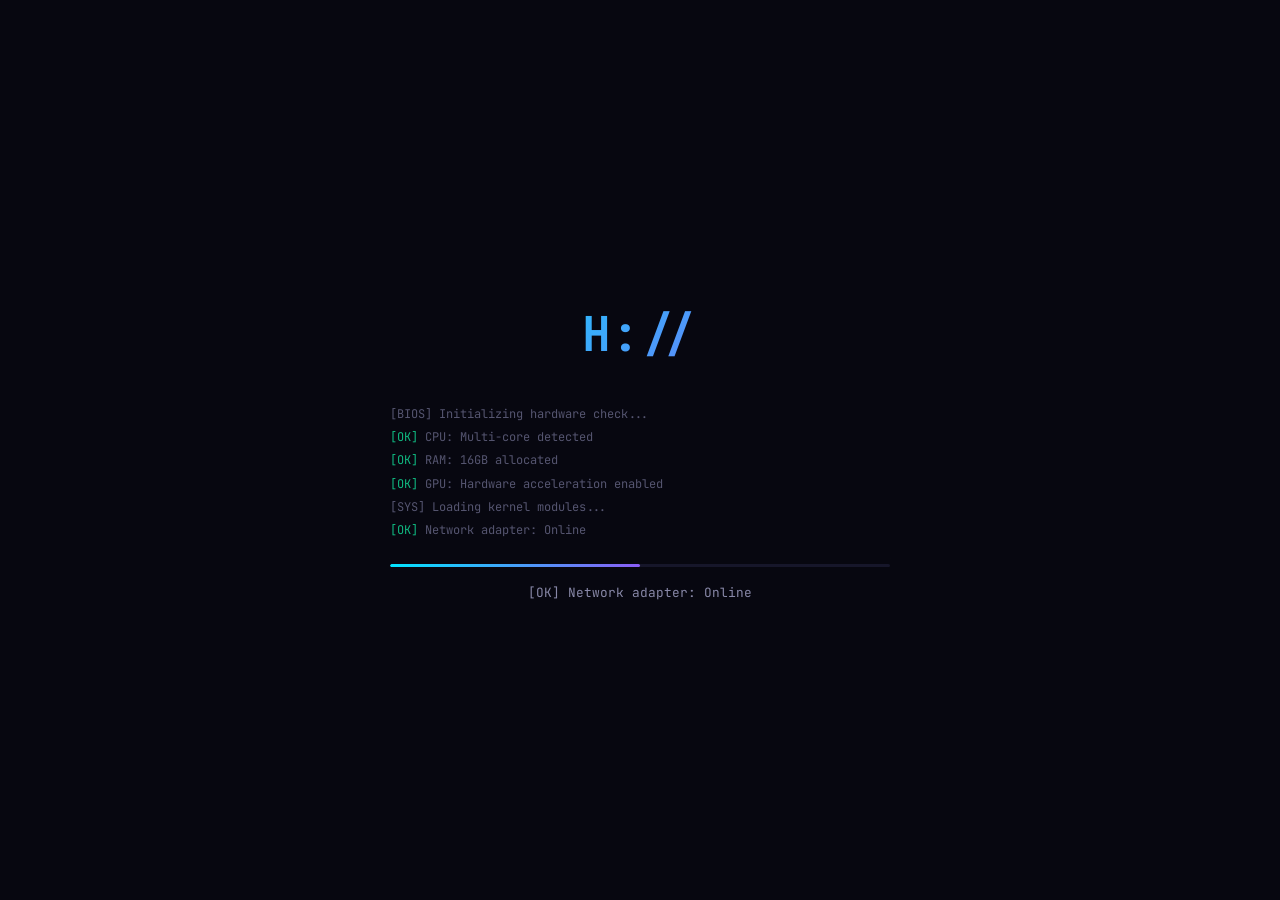
==== index.html @ 4b6cc17d "Initial portfolio upload" ====
<!DOCTYPE html>
<html lang="en">
<head>
    <meta charset="UTF-8">
    <meta name="viewport" content="width=device-width, initial-scale=1.0">
    <title>Hamza | Computer Engineering Portfolio</title>
    <meta name="description" content="Portfolio of Hamza — Computer Engineering student, systems thinker, and creative developer. Explore projects, skills, and experience.">
    <link rel="preconnect" href="https://fonts.googleapis.com">
    <link rel="preconnect" href="https://fonts.gstatic.com" crossorigin>
    <link href="https://fonts.googleapis.com/css2?family=Inter:wght@300;400;500;600;700&family=JetBrains+Mono:wght@300;400;500;700&display=swap" rel="stylesheet">
    <link rel="stylesheet" href="styles.css">
</head>
<body>

    <!-- ═══════════════ BOOT SEQUENCE ═══════════════ -->
    <div id="boot-screen" class="boot-screen">
        <div class="boot-content">
            <div class="boot-logo">H://</div>
            <div class="boot-lines" id="boot-lines"></div>
            <div class="boot-progress">
                <div class="boot-progress-bar" id="boot-progress-bar"></div>
            </div>
            <div class="boot-status" id="boot-status">Initializing system...</div>
        </div>
    </div>

    <!-- ═══════════════ MAIN SHELL ═══════════════ -->
    <div id="app-shell" class="app-shell hidden">

        <!-- ── Sidebar (File Explorer) ── -->
        <aside id="sidebar" class="sidebar">
            <div class="sidebar-header">
                <div class="sidebar-brand">
                    <span class="brand-icon">⬡</span>
                    <span class="brand-text">HAMZA.SYS</span>
                </div>
                <button class="sidebar-toggle" id="sidebar-toggle" aria-label="Toggle sidebar">
                    <span></span><span></span><span></span>
                </button>
            </div>

            <div class="sidebar-section">
                <div class="sidebar-section-title">EXPLORER</div>
                <nav class="sidebar-nav" id="sidebar-nav">
                    <a href="#home" class="nav-item active" data-section="home">
                        <span class="nav-icon">◇</span>
                        <span class="nav-label">home.tsx</span>
                        <span class="nav-dot"></span>
                    </a>
                    <a href="#about" class="nav-item" data-section="about">
                        <span class="nav-icon">◇</span>
                        <span class="nav-label">about.tsx</span>
                    </a>
                    <a href="#skills" class="nav-item" data-section="skills">
                        <span class="nav-icon">◇</span>
                        <span class="nav-label">skills.json</span>
                    </a>
                    <a href="#projects" class="nav-item" data-section="projects">
                        <span class="nav-icon">◇</span>
                        <span class="nav-label">projects.md</span>
                    </a>
                    <a href="#experience" class="nav-item" data-section="experience">
                        <span class="nav-icon">◇</span>
                        <span class="nav-label">experience.log</span>
                    </a>
                    <a href="#contact" class="nav-item" data-section="contact">
                        <span class="nav-icon">◇</span>
                        <span class="nav-label">contact.sh</span>
                    </a>
                </nav>
            </div>

            <div class="sidebar-footer">
                <div class="status-indicator">
                    <span class="status-dot"></span>
                    <span class="status-text">System Online</span>
                </div>
                <div class="sidebar-time" id="sidebar-time"></div>
            </div>
        </aside>

        <!-- ── Mobile Overlay ── -->
        <div class="sidebar-overlay" id="sidebar-overlay"></div>

        <!-- ── Main Content ── -->
        <main class="main-content" id="main-content">

            <!-- ─── Topbar ─── -->
            <div class="topbar">
                <div class="topbar-tabs">
                    <div class="topbar-tab active" data-section="home">home.tsx</div>
                </div>
                <div class="topbar-actions">
                    <div class="topbar-cmd-hint" id="cmd-hint">
                        <kbd>Ctrl</kbd><kbd>K</kbd>
                        <span>Navigate</span>
                    </div>
                    <div class="topbar-breadcrumb" id="topbar-breadcrumb">~/portfolio/home.tsx</div>
                </div>
            </div>

            <!-- ─── Grid Overlay ─── -->
            <div class="grid-overlay"></div>

            <!-- ─── Scrollable Content ─── -->
            <div class="content-scroll" id="content-scroll">

                <!-- ═══ HOME / HERO ═══ -->
                <section id="home" class="section section-home active-section">
                    <div class="hero-layout">
                        <div class="hero">
                            <div class="hero-badge">
                                <span class="badge-dot"></span>
                                Available for opportunities
                            </div>
                            <div class="hero-greeting">
                                <span class="line-number">01</span>
                                <span class="greeting-text">Hello, world. I'm</span>
                            </div>
                            <h1 class="hero-name">
                                <span class="name-line"><span class="line-number">02</span><span class="name-text" data-text="Hamza">Hamza</span></span>
                            </h1>
                            <div class="hero-title">
                                <span class="line-number">03</span>
                                <span class="title-prefix">const role = "</span><span class="typewriter" id="typewriter"></span><span class="title-suffix">";</span>
                            </div>
                            <p class="hero-description">
                                <span class="line-number">04</span>
                                <span class="desc-text">Computer Engineering student who builds intelligent systems —<br>
                                &nbsp;&nbsp;&nbsp;&nbsp;from embedded hardware to AI-powered applications.</span>
                            </p>
                            <div class="hero-actions">
                                <span class="line-number">05</span>
                                <a href="#projects" class="btn btn-primary" data-nav="projects">
                                    <span class="btn-icon">▶</span> View Projects
                                </a>
                                <a href="#contact" class="btn btn-ghost" data-nav="contact">
                                    <span class="btn-icon">◈</span> Get in Touch
                                </a>
                            </div>
                            <div class="hero-stats">
                                <div class="stat-item">
                                    <span class="stat-value" data-count="12">0</span>
                                    <span class="stat-label">Projects Built</span>
                                </div>
                                <div class="stat-item">
                                    <span class="stat-value" data-count="8">0</span>
                                    <span class="stat-label">Technologies</span>
                                </div>
                                <div class="stat-item">
                                    <span class="stat-value" data-count="3">0</span>
                                    <span class="stat-label">Years Coding</span>
                                </div>
                            </div>
                        </div>
                        <!-- Geometric Visualization -->
                        <div class="hero-visual" id="hero-visual">
                            <canvas id="geo-canvas" class="geo-canvas"></canvas>
                        </div>
                    </div>
                    <!-- Floating Particles -->
                    <canvas id="particles-canvas" class="particles-canvas"></canvas>
                </section>

                <!-- ═══ ABOUT ═══ -->
                <section id="about" class="section section-about">
                    <div class="section-header">
                        <span class="section-tag">// about.tsx</span>
                        <h2 class="section-title">About<span class="accent">Me</span>()</h2>
                        <div class="section-line"></div>
                    </div>
                    <div class="about-grid">
                        <div class="about-card about-bio">
                            <div class="card-header">
                                <span class="card-icon">⬡</span>
                                <span class="card-title">System.Identity</span>
                            </div>
                            <div class="card-body">
                                <p>I'm a final-year <strong>Computer Engineering</strong> student with a deep passion for building systems that bridge hardware and software. My work spans from designing <strong>AI-powered assistants</strong> to predicting natural disasters with <strong>machine learning pipelines</strong>.</p>
                                <p>I believe great engineering is invisible — it just <em>works</em>. My approach combines rigorous systems thinking with creative problem-solving, whether I'm optimizing a neural network or designing a user interface.</p>
                                <p>When I'm not coding, I'm exploring the intersection of technology and human experience — building tools that don't just function, but <strong>feel alive</strong>.</p>
                            </div>
                        </div>
                        <div class="about-card about-details">
                            <div class="card-header">
                                <span class="card-icon">◈</span>
                                <span class="card-title">System.Config</span>
                            </div>
                            <div class="card-body">
                                <div class="detail-row">
                                    <span class="detail-key">name:</span>
                                    <span class="detail-value">Hamza</span>
                                </div>
                                <div class="detail-row">
                                    <span class="detail-key">major:</span>
                                    <span class="detail-value">Computer Engineering</span>
                                </div>
                                <div class="detail-row">
                                    <span class="detail-key">focus:</span>
                                    <span class="detail-value">AI Systems & Full-Stack Dev</span>
                                </div>
                                <div class="detail-row">
                                    <span class="detail-key">languages:</span>
                                    <span class="detail-value">English, Arabic</span>
                                </div>
                                <div class="detail-row">
                                    <span class="detail-key">status:</span>
                                    <span class="detail-value status-active">Open to Work</span>
                                </div>
                                <div class="detail-row">
                                    <span class="detail-key">interests:</span>
                                    <span class="detail-value">AI, Embedded Systems, UX</span>
                                </div>
                            </div>
                        </div>
                    </div>
                </section>

                <!-- ═══ SKILLS ═══ -->
                <section id="skills" class="section section-skills">
                    <div class="section-header">
                        <span class="section-tag">// skills.json</span>
                        <h2 class="section-title">Tech<span class="accent">Stack</span>()</h2>
                        <div class="section-line"></div>
                    </div>
                    <div class="skills-container">
                        <!-- Skill Category: Languages -->
                        <div class="skill-category">
                            <div class="category-header">
                                <span class="category-icon">⟨/⟩</span>
                                <h3 class="category-title">Languages</h3>
                            </div>
                            <div class="skill-grid">
                                <div class="skill-node" data-level="92">
                                    <div class="skill-ring"><svg viewBox="0 0 100 100"><circle cx="50" cy="50" r="45"/><circle cx="50" cy="50" r="45" class="skill-ring-fill"/></svg></div>
                                    <span class="skill-name">Python</span>
                                    <span class="skill-level">92%</span>
                                </div>
                                <div class="skill-node" data-level="85">
                                    <div class="skill-ring"><svg viewBox="0 0 100 100"><circle cx="50" cy="50" r="45"/><circle cx="50" cy="50" r="45" class="skill-ring-fill"/></svg></div>
                                    <span class="skill-name">JavaScript</span>
                                    <span class="skill-level">85%</span>
                                </div>
                                <div class="skill-node" data-level="78">
                                    <div class="skill-ring"><svg viewBox="0 0 100 100"><circle cx="50" cy="50" r="45"/><circle cx="50" cy="50" r="45" class="skill-ring-fill"/></svg></div>
                                    <span class="skill-name">C/C++</span>
                                    <span class="skill-level">78%</span>
                                </div>
                                <div class="skill-node" data-level="70">
                                    <div class="skill-ring"><svg viewBox="0 0 100 100"><circle cx="50" cy="50" r="45"/><circle cx="50" cy="50" r="45" class="skill-ring-fill"/></svg></div>
                                    <span class="skill-name">SQL</span>
                                    <span class="skill-level">70%</span>
                                </div>
                            </div>
                        </div>
                        <!-- Skill Category: Frameworks -->
                        <div class="skill-category">
                            <div class="category-header">
                                <span class="category-icon">⚙</span>
                                <h3 class="category-title">Frameworks & Tools</h3>
                            </div>
                            <div class="skill-grid">
                                <div class="skill-node" data-level="88">
                                    <div class="skill-ring"><svg viewBox="0 0 100 100"><circle cx="50" cy="50" r="45"/><circle cx="50" cy="50" r="45" class="skill-ring-fill"/></svg></div>
                                    <span class="skill-name">TensorFlow</span>
                                    <span class="skill-level">88%</span>
                                </div>
                                <div class="skill-node" data-level="82">
                                    <div class="skill-ring"><svg viewBox="0 0 100 100"><circle cx="50" cy="50" r="45"/><circle cx="50" cy="50" r="45" class="skill-ring-fill"/></svg></div>
                                    <span class="skill-name">React</span>
                                    <span class="skill-level">82%</span>
                                </div>
                                <div class="skill-node" data-level="85">
                                    <div class="skill-ring"><svg viewBox="0 0 100 100"><circle cx="50" cy="50" r="45"/><circle cx="50" cy="50" r="45" class="skill-ring-fill"/></svg></div>
                                    <span class="skill-name">Node.js</span>
                                    <span class="skill-level">85%</span>
                                </div>
                                <div class="skill-node" data-level="75">
                                    <div class="skill-ring"><svg viewBox="0 0 100 100"><circle cx="50" cy="50" r="45"/><circle cx="50" cy="50" r="45" class="skill-ring-fill"/></svg></div>
                                    <span class="skill-name">Docker</span>
                                    <span class="skill-level">75%</span>
                                </div>
                            </div>
                        </div>
                        <!-- Skill Category: Domains -->
                        <div class="skill-category">
                            <div class="category-header">
                                <span class="category-icon">◈</span>
                                <h3 class="category-title">Domains</h3>
                            </div>
                            <div class="skill-grid">
                                <div class="skill-node" data-level="90">
                                    <div class="skill-ring"><svg viewBox="0 0 100 100"><circle cx="50" cy="50" r="45"/><circle cx="50" cy="50" r="45" class="skill-ring-fill"/></svg></div>
                                    <span class="skill-name">Machine Learning</span>
                                    <span class="skill-level">90%</span>
                                </div>
                                <div class="skill-node" data-level="80">
                                    <div class="skill-ring"><svg viewBox="0 0 100 100"><circle cx="50" cy="50" r="45"/><circle cx="50" cy="50" r="45" class="skill-ring-fill"/></svg></div>
                                    <span class="skill-name">Embedded Systems</span>
                                    <span class="skill-level">80%</span>
                                </div>
                                <div class="skill-node" data-level="85">
                                    <div class="skill-ring"><svg viewBox="0 0 100 100"><circle cx="50" cy="50" r="45"/><circle cx="50" cy="50" r="45" class="skill-ring-fill"/></svg></div>
                                    <span class="skill-name">Full-Stack Dev</span>
                                    <span class="skill-level">85%</span>
                                </div>
                                <div class="skill-node" data-level="72">
                                    <div class="skill-ring"><svg viewBox="0 0 100 100"><circle cx="50" cy="50" r="45"/><circle cx="50" cy="50" r="45" class="skill-ring-fill"/></svg></div>
                                    <span class="skill-name">Cloud & DevOps</span>
                                    <span class="skill-level">72%</span>
                                </div>
                            </div>
                        </div>
                    </div>
                </section>

                <!-- ═══ PROJECTS ═══ -->
                <section id="projects" class="section section-projects">
                    <div class="section-header">
                        <span class="section-tag">// projects.md</span>
                        <h2 class="section-title">Git<span class="accent">Log</span>()</h2>
                        <div class="section-line"></div>
                    </div>
                    <div class="projects-timeline">
                        <!-- Project 1: S.O.N.A -->
                        <div class="project-commit">
                            <div class="commit-line">
                                <div class="commit-dot"></div>
                            </div>
                            <div class="commit-content featured">
                                <div class="commit-header">
                                    <span class="commit-hash">#a3f7c21</span>
                                    <span class="commit-badge">★ Featured</span>
                                    <span class="commit-date">2026</span>
                                </div>
                                <h3 class="commit-title">S.O.N.A — AI Voice Assistant</h3>
                                <p class="commit-desc">A futuristic AI companion with real-time voice interaction, ElevenLabs TTS integration, and a custom web-based HUD dashboard with fluid audio visualizations. Features identity-based authentication, multi-model LLM backend, and LiveKit real-time communication.</p>
                                <div class="commit-tech">
                                    <span class="tech-tag">Python</span>
                                    <span class="tech-tag">LiveKit</span>
                                    <span class="tech-tag">ElevenLabs</span>
                                    <span class="tech-tag">WebSockets</span>
                                    <span class="tech-tag">HTML/CSS/JS</span>
                                </div>
                                <div class="commit-links">
                                    <a href="#" class="commit-link"><span>◈</span> View Project</a>
                                    <a href="#" class="commit-link"><span>⟨/⟩</span> Source Code</a>
                                </div>
                            </div>
                        </div>
                        <!-- Project 2: Forest Fire Prediction -->
                        <div class="project-commit">
                            <div class="commit-line">
                                <div class="commit-dot"></div>
                            </div>
                            <div class="commit-content featured">
                                <div class="commit-header">
                                    <span class="commit-hash">#e8b2d44</span>
                                    <span class="commit-badge">★ Featured</span>
                                    <span class="commit-date">2025</span>
                                </div>
                                <h3 class="commit-title">Forest Fire Prediction System</h3>
                                <p class="commit-desc">End-to-end ML pipeline for wildfire prediction using ensemble methods (Random Forest, XGBoost, Neural Networks). Features automated data preprocessing, model selection with cross-validation, real-time prediction API, and comprehensive Jupyter analysis notebooks.</p>
                                <div class="commit-tech">
                                    <span class="tech-tag">Python</span>
                                    <span class="tech-tag">TensorFlow</span>
                                    <span class="tech-tag">scikit-learn</span>
                                    <span class="tech-tag">Flask</span>
                                    <span class="tech-tag">Pandas</span>
                                </div>
                                <div class="commit-links">
                                    <a href="#" class="commit-link"><span>◈</span> View Project</a>
                                    <a href="#" class="commit-link"><span>⟨/⟩</span> Source Code</a>
                                </div>
                            </div>
                        </div>
                        <!-- Project 3: Interactive Universe -->
                        <div class="project-commit">
                            <div class="commit-line">
                                <div class="commit-dot"></div>
                            </div>
                            <div class="commit-content">
                                <div class="commit-header">
                                    <span class="commit-hash">#c4f1a89</span>
                                    <span class="commit-date">2025</span>
                                </div>
                                <h3 class="commit-title">Interactive Universe Visualization</h3>
                                <p class="commit-desc">A WebGL-powered 3D space visualization with procedurally generated star systems, orbital mechanics simulation, and real-time camera controls. Renders thousands of particles with instanced rendering for optimal performance.</p>
                                <div class="commit-tech">
                                    <span class="tech-tag">JavaScript</span>
                                    <span class="tech-tag">Three.js</span>
                                    <span class="tech-tag">WebGL</span>
                                    <span class="tech-tag">GLSL Shaders</span>
                                </div>
                                <div class="commit-links">
                                    <a href="#" class="commit-link"><span>◈</span> Live Demo</a>
                                    <a href="#" class="commit-link"><span>⟨/⟩</span> Source Code</a>
                                </div>
                            </div>
                        </div>
                        <!-- Project 4: Ding -->
                        <div class="project-commit">
                            <div class="commit-line">
                                <div class="commit-dot"></div>
                            </div>
                            <div class="commit-content">
                                <div class="commit-header">
                                    <span class="commit-hash">#f9d3e77</span>
                                    <span class="commit-date">2024</span>
                                </div>
                                <h3 class="commit-title">Ding — Smart Notification System</h3>
                                <p class="commit-desc">Cross-platform notification management system with priority queuing, smart categorization using NLP, and a minimal desktop widget. Reduces notification fatigue by 60% through intelligent filtering and batching algorithms.</p>
                                <div class="commit-tech">
                                    <span class="tech-tag">Python</span>
                                    <span class="tech-tag">Electron</span>
                                    <span class="tech-tag">NLP</span>
                                    <span class="tech-tag">SQLite</span>
                                </div>
                                <div class="commit-links">
                                    <a href="#" class="commit-link"><span>◈</span> View Project</a>
                                    <a href="#" class="commit-link"><span>⟨/⟩</span> Source Code</a>
                                </div>
                            </div>
                        </div>
                    </div>
                </section>

                <!-- ═══ EXPERIENCE ═══ -->
                <section id="experience" class="section section-experience">
                    <div class="section-header">
                        <span class="section-tag">// experience.log</span>
                        <h2 class="section-title">System<span class="accent">Log</span>()</h2>
                        <div class="section-line"></div>
                    </div>
                    <div class="experience-container">
                        <div class="exp-track">
                            <!-- Experience Entry -->
                            <div class="exp-entry">
                                <div class="exp-marker">
                                    <div class="exp-marker-dot"></div>
                                    <div class="exp-marker-line"></div>
                                </div>
                                <div class="exp-card">
                                    <div class="exp-card-header">
                                        <div class="exp-meta">
                                            <span class="exp-date">2023 — Present</span>
                                            <span class="exp-type edu">Education</span>
                                        </div>
                                        <h3 class="exp-title">B.Sc. Computer Engineering</h3>
                                        <p class="exp-org">University of Technology</p>
                                    </div>
                                    <div class="exp-card-body">
                                        <p>Specializing in AI systems and embedded computing. Coursework includes Digital Systems Design, Machine Learning, Computer Networks, and Operating Systems. Senior project: AI-powered forest fire prediction system.</p>
                                        <div class="exp-highlights">
                                            <span class="exp-highlight">GPA: 3.7/4.0</span>
                                            <span class="exp-highlight">Dean's List</span>
                                            <span class="exp-highlight">Research Assistant</span>
                                        </div>
                                    </div>
                                </div>
                            </div>
                            <!-- Experience Entry -->
                            <div class="exp-entry">
                                <div class="exp-marker">
                                    <div class="exp-marker-dot"></div>
                                    <div class="exp-marker-line"></div>
                                </div>
                                <div class="exp-card">
                                    <div class="exp-card-header">
                                        <div class="exp-meta">
                                            <span class="exp-date">Summer 2025</span>
                                            <span class="exp-type work">Internship</span>
                                        </div>
                                        <h3 class="exp-title">Software Engineering Intern</h3>
                                        <p class="exp-org">Tech Innovation Labs</p>
                                    </div>
                                    <div class="exp-card-body">
                                        <p>Developed microservices for real-time data processing pipelines. Optimized database queries reducing API response time by 40%. Collaborated with a cross-functional team of 8 engineers using Agile methodologies.</p>
                                        <div class="exp-highlights">
                                            <span class="exp-highlight">Python</span>
                                            <span class="exp-highlight">PostgreSQL</span>
                                            <span class="exp-highlight">Docker</span>
                                            <span class="exp-highlight">AWS</span>
                                        </div>
                                    </div>
                                </div>
                            </div>
                            <!-- Experience Entry -->
                            <div class="exp-entry">
                                <div class="exp-marker">
                                    <div class="exp-marker-dot"></div>
                                    <div class="exp-marker-line"></div>
                                </div>
                                <div class="exp-card">
                                    <div class="exp-card-header">
                                        <div class="exp-meta">
                                            <span class="exp-date">2024 — Present</span>
                                            <span class="exp-type work">Freelance</span>
                                        </div>
                                        <h3 class="exp-title">Freelance Developer</h3>
                                        <p class="exp-org">Independent</p>
                                    </div>
                                    <div class="exp-card-body">
                                        <p>Built custom web applications and automation tools for small businesses. Delivered 5+ production-grade solutions including inventory management systems and client-facing dashboards with real-time analytics.</p>
                                        <div class="exp-highlights">
                                            <span class="exp-highlight">React</span>
                                            <span class="exp-highlight">Node.js</span>
                                            <span class="exp-highlight">Firebase</span>
                                            <span class="exp-highlight">5 Clients</span>
                                        </div>
                                    </div>
                                </div>
                            </div>
                        </div>
                    </div>
                </section>

                <!-- ═══ CONTACT ═══ -->
                <section id="contact" class="section section-contact">
                    <div class="section-header">
                        <span class="section-tag">// contact.sh</span>
                        <h2 class="section-title">Send<span class="accent">Message</span>()</h2>
                        <div class="section-line"></div>
                    </div>
                    <div class="contact-container">
                        <div class="contact-terminal">
                            <div class="terminal-header">
                                <div class="terminal-dots">
                                    <span class="dot red"></span>
                                    <span class="dot yellow"></span>
                                    <span class="dot green"></span>
                                </div>
                                <span class="terminal-title">hamza@portfolio:~/contact</span>
                            </div>
                            <div class="terminal-body">
                                <form id="contact-form" class="terminal-form">
                                    <div class="terminal-line">
                                        <span class="prompt">$</span>
                                        <span class="cmd">echo $YOUR_NAME</span>
                                    </div>
                                    <div class="terminal-input-wrap">
                                        <span class="prompt">&gt;</span>
                                        <input type="text" id="contact-name" class="terminal-input" placeholder="Enter your name..." required autocomplete="name">
                                    </div>
                                    <div class="terminal-line">
                                        <span class="prompt">$</span>
                                        <span class="cmd">echo $YOUR_EMAIL</span>
                                    </div>
                                    <div class="terminal-input-wrap">
                                        <span class="prompt">&gt;</span>
                                        <input type="email" id="contact-email" class="terminal-input" placeholder="Enter your email..." required autocomplete="email">
                                    </div>
                                    <div class="terminal-line">
                                        <span class="prompt">$</span>
                                        <span class="cmd">cat message.txt</span>
                                    </div>
                                    <div class="terminal-input-wrap">
                                        <span class="prompt">&gt;</span>
                                        <textarea id="contact-message" class="terminal-input terminal-textarea" placeholder="Type your message..." required rows="4"></textarea>
                                    </div>
                                    <div class="terminal-line">
                                        <span class="prompt">$</span>
                                        <button type="submit" class="terminal-submit">
                                            ./send_message.sh <span class="blink-cursor">▊</span>
                                        </button>
                                    </div>
                                </form>
                                <div id="contact-success" class="terminal-success hidden">
                                    <div class="terminal-line">
                                        <span class="prompt success">✓</span>
                                        <span class="cmd success">Message sent successfully. I'll get back to you soon!</span>
                                    </div>
                                </div>
                            </div>
                        </div>
                        <div class="contact-links">
                            <a href="https://github.com/hamza" class="social-link" target="_blank" rel="noopener">
                                <div class="social-icon">
                                    <svg viewBox="0 0 24 24" fill="currentColor"><path d="M12 0c-6.626 0-12 5.373-12 12 0 5.302 3.438 9.8 8.207 11.387.599.111.793-.261.793-.577v-2.234c-3.338.726-4.033-1.416-4.033-1.416-.546-1.387-1.333-1.756-1.333-1.756-1.089-.745.083-.729.083-.729 1.205.084 1.839 1.237 1.839 1.237 1.07 1.834 2.807 1.304 3.492.997.107-.775.418-1.305.762-1.604-2.665-.305-5.467-1.334-5.467-5.931 0-1.311.469-2.381 1.236-3.221-.124-.303-.535-1.524.117-3.176 0 0 1.008-.322 3.301 1.23.957-.266 1.983-.399 3.003-.404 1.02.005 2.047.138 3.006.404 2.291-1.552 3.297-1.23 3.297-1.23.653 1.653.242 2.874.118 3.176.77.84 1.235 1.911 1.235 3.221 0 4.609-2.807 5.624-5.479 5.921.43.372.823 1.102.823 2.222v3.293c0 .319.192.694.801.576 4.765-1.589 8.199-6.086 8.199-11.386 0-6.627-5.373-12-12-12z"/></svg>
                                </div>
                                <span class="social-name">GitHub</span>
                            </a>
                            <a href="https://linkedin.com/in/hamza" class="social-link" target="_blank" rel="noopener">
                                <div class="social-icon">
                                    <svg viewBox="0 0 24 24" fill="currentColor"><path d="M20.447 20.452h-3.554v-5.569c0-1.328-.027-3.037-1.852-3.037-1.853 0-2.136 1.445-2.136 2.939v5.667H9.351V9h3.414v1.561h.046c.477-.9 1.637-1.85 3.37-1.85 3.601 0 4.267 2.37 4.267 5.455v6.286zM5.337 7.433c-1.144 0-2.063-.926-2.063-2.065 0-1.138.92-2.063 2.063-2.063 1.14 0 2.064.925 2.064 2.063 0 1.139-.925 2.065-2.064 2.065zm1.782 13.019H3.555V9h3.564v11.452zM22.225 0H1.771C.792 0 0 .774 0 1.729v20.542C0 23.227.792 24 1.771 24h20.451C23.2 24 24 23.227 24 22.271V1.729C24 .774 23.2 0 22.222 0h.003z"/></svg>
                                </div>
                                <span class="social-name">LinkedIn</span>
                            </a>
                            <a href="mailto:hamza@email.com" class="social-link">
                                <div class="social-icon">
                                    <svg viewBox="0 0 24 24" fill="currentColor"><path d="M24 5.457v13.909c0 .904-.732 1.636-1.636 1.636h-3.819V11.73L12 16.64l-6.545-4.91v9.273H1.636A1.636 1.636 0 0 1 0 19.366V5.457c0-2.023 2.309-3.178 3.927-1.964L5.455 4.64 12 9.548l6.545-4.91 1.528-1.145C21.69 2.28 24 3.434 24 5.457z"/></svg>
                                </div>
                                <span class="social-name">Email</span>
                            </a>
                        </div>
                    </div>
                </section>

                <!-- Footer -->
                <footer class="footer">
                    <div class="footer-content">
                        <span class="footer-text">Designed & built by <strong>Hamza</strong> — 2026</span>
                        <span class="footer-text">/* crafted with precision */</span>
                    </div>
                </footer>

            </div>
        </main>
    </div>

    <script src="script.js"></script>
</body>
</html>
---- styles.css ----
/* ═══════════════════════════════════════════════════════════
   TERMINAL.FOLIO — Portfolio Design System
   Author: Hamza | 2026
   ═══════════════════════════════════════════════════════════ */

/* ── Reset & Base ── */
*, *::before, *::after {
    margin: 0;
    padding: 0;
    box-sizing: border-box;
}

:root {
    /* Colors */
    --bg-deep: #070710;
    --bg-base: #0a0a14;
    --bg-surface: #111122;
    --bg-elevated: #16162a;
    --bg-hover: #1c1c36;

    --accent-cyan: #00e5ff;
    --accent-violet: #8b5cf6;
    --accent-emerald: #10b981;
    --accent-amber: #f59e0b;
    --accent-rose: #f43f5e;

    --gradient-primary: linear-gradient(135deg, var(--accent-cyan), var(--accent-violet));
    --gradient-subtle: linear-gradient(135deg, rgba(0,229,255,0.1), rgba(139,92,246,0.1));

    --text-primary: #e8e8f0;
    --text-secondary: #8888a8;
    --text-muted: #555570;
    --text-accent: var(--accent-cyan);

    --border: rgba(255,255,255,0.06);
    --border-hover: rgba(255,255,255,0.12);

    --glass-bg: rgba(17,17,34,0.7);
    --glass-border: rgba(255,255,255,0.08);

    /* Spacing */
    --sidebar-width: 240px;
    --topbar-height: 42px;

    /* Typography */
    --font-body: 'Inter', -apple-system, BlinkMacSystemFont, sans-serif;
    --font-mono: 'JetBrains Mono', 'Fira Code', monospace;

    /* Transitions */
    --transition-fast: 150ms cubic-bezier(0.4, 0, 0.2, 1);
    --transition-base: 250ms cubic-bezier(0.4, 0, 0.2, 1);
    --transition-slow: 400ms cubic-bezier(0.4, 0, 0.2, 1);

    /* Shadows */
    --shadow-sm: 0 2px 8px rgba(0,0,0,0.3);
    --shadow-md: 0 4px 16px rgba(0,0,0,0.4);
    --shadow-lg: 0 8px 32px rgba(0,0,0,0.5);
    --shadow-glow-cyan: 0 0 20px rgba(0,229,255,0.15);
    --shadow-glow-violet: 0 0 20px rgba(139,92,246,0.15);
}

html {
    scroll-behavior: smooth;
    font-size: 16px;
    -webkit-font-smoothing: antialiased;
    -moz-osx-font-smoothing: grayscale;
}

body {
    font-family: var(--font-body);
    background: var(--bg-deep);
    color: var(--text-primary);
    line-height: 1.6;
    overflow: hidden;
    height: 100vh;
}

.hidden {
    display: none !important;
}

::selection {
    background: rgba(0,229,255,0.3);
    color: #fff;
}

/* scrollbar */
::-webkit-scrollbar {
    width: 6px;
}
::-webkit-scrollbar-track {
    background: transparent;
}
::-webkit-scrollbar-thumb {
    background: var(--text-muted);
    border-radius: 3px;
}
::-webkit-scrollbar-thumb:hover {
    background: var(--text-secondary);
}


/* ═══════════════════════════════════════════
   BOOT SEQUENCE
   ═══════════════════════════════════════════ */
.boot-screen {
    position: fixed;
    inset: 0;
    z-index: 9999;
    background: var(--bg-deep);
    display: flex;
    align-items: center;
    justify-content: center;
    transition: opacity 0.6s ease, visibility 0.6s ease;
}

.boot-screen.fade-out {
    opacity: 0;
    visibility: hidden;
}

.boot-content {
    text-align: center;
    max-width: 500px;
    width: 90%;
}

.boot-logo {
    font-family: var(--font-mono);
    font-size: 3rem;
    font-weight: 700;
    background: var(--gradient-primary);
    -webkit-background-clip: text;
    -webkit-text-fill-color: transparent;
    background-clip: text;
    margin-bottom: 2rem;
    animation: bootPulse 1.5s ease-in-out infinite;
}

@keyframes bootPulse {
    0%, 100% { opacity: 1; }
    50% { opacity: 0.5; }
}

.boot-lines {
    font-family: var(--font-mono);
    font-size: 0.75rem;
    color: var(--text-muted);
    text-align: left;
    margin-bottom: 1.5rem;
    min-height: 120px;
}

.boot-lines .boot-line {
    opacity: 0;
    animation: bootLineIn 0.3s ease forwards;
    margin-bottom: 0.25rem;
}

.boot-lines .boot-line .ok {
    color: var(--accent-emerald);
}

.boot-lines .boot-line .warn {
    color: var(--accent-amber);
}

@keyframes bootLineIn {
    from { opacity: 0; transform: translateX(-10px); }
    to { opacity: 1; transform: translateX(0); }
}

.boot-progress {
    width: 100%;
    height: 3px;
    background: var(--bg-elevated);
    border-radius: 2px;
    overflow: hidden;
    margin-bottom: 1rem;
}

.boot-progress-bar {
    height: 100%;
    width: 0%;
    background: var(--gradient-primary);
    border-radius: 2px;
    transition: width 0.2s linear;
}

.boot-status {
    font-family: var(--font-mono);
    font-size: 0.8rem;
    color: var(--text-secondary);
}


/* ═══════════════════════════════════════════
   APP SHELL
   ═══════════════════════════════════════════ */
.app-shell {
    display: flex;
    height: 100vh;
    width: 100vw;
    overflow: hidden;
    animation: shellFadeIn 0.8s ease forwards;
}

@keyframes shellFadeIn {
    from { opacity: 0; }
    to { opacity: 1; }
}


/* ═══════════════════════════════════════════
   SIDEBAR
   ═══════════════════════════════════════════ */
.sidebar {
    width: var(--sidebar-width);
    min-width: var(--sidebar-width);
    height: 100vh;
    background: var(--bg-base);
    border-right: 1px solid var(--border);
    display: flex;
    flex-direction: column;
    z-index: 100;
    transition: transform var(--transition-base);
}

.sidebar-header {
    padding: 1rem 1.25rem;
    display: flex;
    align-items: center;
    justify-content: space-between;
    border-bottom: 1px solid var(--border);
}

.sidebar-brand {
    display: flex;
    align-items: center;
    gap: 0.5rem;
}

.brand-icon {
    font-size: 1.2rem;
    background: var(--gradient-primary);
    -webkit-background-clip: text;
    -webkit-text-fill-color: transparent;
    background-clip: text;
}

.brand-text {
    font-family: var(--font-mono);
    font-size: 0.8rem;
    font-weight: 600;
    letter-spacing: 0.05em;
    color: var(--text-primary);
}

.sidebar-toggle {
    display: none;
    background: none;
    border: none;
    cursor: pointer;
    padding: 0.5rem;
    flex-direction: column;
    gap: 4px;
}

.sidebar-toggle span {
    display: block;
    width: 18px;
    height: 2px;
    background: var(--text-secondary);
    border-radius: 1px;
    transition: var(--transition-fast);
}

.sidebar-section {
    flex: 1;
    padding: 1rem 0;
    overflow-y: auto;
}

.sidebar-section-title {
    font-family: var(--font-mono);
    font-size: 0.65rem;
    font-weight: 600;
    letter-spacing: 0.1em;
    color: var(--text-muted);
    padding: 0 1.25rem;
    margin-bottom: 0.75rem;
}

.sidebar-nav {
    display: flex;
    flex-direction: column;
}

.nav-item {
    display: flex;
    align-items: center;
    gap: 0.5rem;
    padding: 0.5rem 1.25rem;
    font-family: var(--font-mono);
    font-size: 0.8rem;
    color: var(--text-secondary);
    text-decoration: none;
    transition: var(--transition-fast);
    position: relative;
    cursor: pointer;
}

.nav-item::before {
    content: '';
    position: absolute;
    left: 0;
    top: 0;
    bottom: 0;
    width: 2px;
    background: transparent;
    transition: var(--transition-fast);
}

.nav-item:hover {
    color: var(--text-primary);
    background: var(--bg-hover);
}

.nav-item.active {
    color: var(--text-primary);
    background: var(--bg-surface);
}

.nav-item.active::before {
    background: var(--accent-cyan);
}

.nav-icon {
    font-size: 0.7rem;
    color: var(--accent-violet);
    transition: var(--transition-fast);
}

.nav-item.active .nav-icon {
    color: var(--accent-cyan);
}

.nav-dot {
    width: 6px;
    height: 6px;
    border-radius: 50%;
    background: var(--accent-emerald);
    margin-left: auto;
    animation: dotPulse 2s ease infinite;
}

@keyframes dotPulse {
    0%, 100% { opacity: 1; }
    50% { opacity: 0.3; }
}

.sidebar-footer {
    padding: 1rem 1.25rem;
    border-top: 1px solid var(--border);
}

.status-indicator {
    display: flex;
    align-items: center;
    gap: 0.5rem;
    margin-bottom: 0.5rem;
}

.status-dot {
    width: 6px;
    height: 6px;
    border-radius: 50%;
    background: var(--accent-emerald);
    box-shadow: 0 0 8px var(--accent-emerald);
}

.status-text {
    font-family: var(--font-mono);
    font-size: 0.7rem;
    color: var(--text-muted);
}

.sidebar-time {
    font-family: var(--font-mono);
    font-size: 0.7rem;
    color: var(--text-muted);
}

/* Sidebar Overlay for Mobile */
.sidebar-overlay {
    display: none;
    position: fixed;
    inset: 0;
    background: rgba(0,0,0,0.6);
    z-index: 99;
}


/* ═══════════════════════════════════════════
   MAIN CONTENT
   ═══════════════════════════════════════════ */
.main-content {
    flex: 1;
    display: flex;
    flex-direction: column;
    overflow: hidden;
    min-width: 0;
}

/* Topbar */
.topbar {
    height: var(--topbar-height);
    min-height: var(--topbar-height);
    background: var(--bg-base);
    border-bottom: 1px solid var(--border);
    display: flex;
    align-items: center;
    justify-content: space-between;
    padding: 0 1rem;
}

.topbar-tabs {
    display: flex;
    gap: 0;
}

.topbar-tab {
    font-family: var(--font-mono);
    font-size: 0.75rem;
    color: var(--text-secondary);
    padding: 0.5rem 1rem;
    border-right: 1px solid var(--border);
    cursor: pointer;
    transition: var(--transition-fast);
    position: relative;
}

.topbar-tab.active {
    color: var(--text-primary);
    background: var(--bg-surface);
}

.topbar-tab.active::after {
    content: '';
    position: absolute;
    bottom: -1px;
    left: 0;
    right: 0;
    height: 1px;
    background: var(--bg-surface);
}

.topbar-breadcrumb {
    font-family: var(--font-mono);
    font-size: 0.7rem;
    color: var(--text-muted);
}

/* Command Palette Hint */
.topbar-cmd-hint {
    display: flex;
    align-items: center;
    gap: 0.4rem;
    margin-right: 1rem;
}

.topbar-cmd-hint kbd {
    font-family: var(--font-mono);
    font-size: 0.6rem;
    padding: 0.15rem 0.4rem;
    border-radius: 4px;
    background: var(--bg-elevated);
    border: 1px solid var(--border-hover);
    color: var(--text-muted);
    line-height: 1;
}

.topbar-cmd-hint span {
    font-family: var(--font-mono);
    font-size: 0.65rem;
    color: var(--text-muted);
}

.topbar-actions {
    display: flex;
    align-items: center;
    gap: 0.5rem;
}

/* Grid Overlay */
.grid-overlay {
    position: absolute;
    inset: 0;
    pointer-events: none;
    z-index: 0;
    background-image:
        linear-gradient(rgba(0,229,255,0.015) 1px, transparent 1px),
        linear-gradient(90deg, rgba(0,229,255,0.015) 1px, transparent 1px);
    background-size: 60px 60px;
    mask-image: radial-gradient(ellipse at center, rgba(0,0,0,0.4) 0%, transparent 70%);
    -webkit-mask-image: radial-gradient(ellipse at center, rgba(0,0,0,0.4) 0%, transparent 70%);
}

/* Content Scroll Area */
.content-scroll {
    flex: 1;
    overflow-y: auto;
    overflow-x: hidden;
    scroll-behavior: smooth;
    position: relative;
    z-index: 1;
}


/* ═══════════════════════════════════════════
   SECTIONS — GENERAL
   ═══════════════════════════════════════════ */
.section {
    min-height: 100vh;
    padding: 4rem 3rem;
    position: relative;
    opacity: 1;
}

.section-header {
    margin-bottom: 3rem;
}

.section-tag {
    font-family: var(--font-mono);
    font-size: 0.75rem;
    color: var(--text-muted);
    display: block;
    margin-bottom: 0.75rem;
}

.section-title {
    font-size: 2.5rem;
    font-weight: 700;
    letter-spacing: -0.02em;
    color: var(--text-primary);
}

.section-title .accent {
    background: var(--gradient-primary);
    -webkit-background-clip: text;
    -webkit-text-fill-color: transparent;
    background-clip: text;
}

.section-line {
    width: 60px;
    height: 3px;
    background: var(--gradient-primary);
    border-radius: 2px;
    margin-top: 1rem;
}

/* ── Fade-in animations for sections ── */
.section .section-header,
.section .about-grid,
.section .skills-container,
.section .projects-timeline,
.section .experience-container,
.section .contact-container {
    opacity: 0;
    transform: translateY(30px);
    transition: opacity 0.6s ease, transform 0.6s ease;
}

.section.in-view .section-header,
.section.in-view .about-grid,
.section.in-view .skills-container,
.section.in-view .projects-timeline,
.section.in-view .experience-container,
.section.in-view .contact-container {
    opacity: 1;
    transform: translateY(0);
}


/* ═══════════════════════════════════════════
   HOME / HERO
   ═══════════════════════════════════════════ */
.section-home {
    display: flex;
    align-items: center;
    position: relative;
    overflow: hidden;
}

.hero-layout {
    display: flex;
    align-items: center;
    justify-content: space-between;
    width: 100%;
    position: relative;
    z-index: 2;
    gap: 2rem;
}

.hero {
    position: relative;
    z-index: 2;
    max-width: 680px;
    flex-shrink: 0;
}

/* Geometric Visualization */
.hero-visual {
    flex: 1;
    display: flex;
    align-items: center;
    justify-content: center;
    min-width: 280px;
    max-width: 420px;
}

.geo-canvas {
    width: 100%;
    height: 400px;
    opacity: 0.8;
}

.particles-canvas {
    position: absolute;
    inset: 0;
    z-index: 1;
    pointer-events: none;
}

.hero-badge {
    display: inline-flex;
    align-items: center;
    gap: 0.5rem;
    padding: 0.4rem 1rem;
    border-radius: 100px;
    font-size: 0.8rem;
    font-weight: 500;
    color: var(--accent-emerald);
    background: rgba(16,185,129,0.08);
    border: 1px solid rgba(16,185,129,0.2);
    margin-bottom: 2rem;
    animation: badgeFadeIn 0.8s ease 0.3s both;
}

.badge-dot {
    width: 6px;
    height: 6px;
    border-radius: 50%;
    background: var(--accent-emerald);
    animation: dotPulse 2s ease infinite;
}

@keyframes badgeFadeIn {
    from { opacity: 0; transform: translateY(10px); }
    to { opacity: 1; transform: translateY(0); }
}

.hero-greeting,
.hero-title,
.hero-description,
.hero-actions {
    display: flex;
    align-items: flex-start;
    gap: 1.5rem;
    margin-bottom: 0.75rem;
}

.line-number {
    font-family: var(--font-mono);
    font-size: 0.75rem;
    color: var(--text-muted);
    min-width: 24px;
    padding-top: 0.3rem;
    user-select: none;
}

.greeting-text {
    font-size: 1.1rem;
    color: var(--text-secondary);
    animation: heroLineIn 0.6s ease 0.5s both;
}

.hero-name {
    margin-bottom: 1rem;
}

.name-line {
    display: flex;
    align-items: flex-start;
    gap: 1.5rem;
}

.name-text {
    font-size: 4.5rem;
    font-weight: 800;
    letter-spacing: -0.03em;
    line-height: 1.1;
    background: var(--gradient-primary);
    -webkit-background-clip: text;
    -webkit-text-fill-color: transparent;
    background-clip: text;
    position: relative;
    animation: heroNameIn 0.8s ease 0.7s both;
}

@keyframes heroNameIn {
    from { opacity: 0; transform: translateX(-20px); }
    to { opacity: 1; transform: translateX(0); }
}

@keyframes heroLineIn {
    from { opacity: 0; transform: translateY(10px); }
    to { opacity: 1; transform: translateY(0); }
}

.title-prefix, .title-suffix {
    font-family: var(--font-mono);
    font-size: 1.1rem;
    color: var(--text-muted);
}

.typewriter {
    font-family: var(--font-mono);
    font-size: 1.1rem;
    color: var(--accent-cyan);
    position: relative;
}

.typewriter::after {
    content: '|';
    animation: blink 0.8s step-end infinite;
    color: var(--accent-cyan);
}

@keyframes blink {
    50% { opacity: 0; }
}

.desc-text {
    font-size: 1rem;
    color: var(--text-secondary);
    line-height: 1.7;
    animation: heroLineIn 0.6s ease 1.1s both;
}

.hero-actions {
    margin-top: 2rem;
    animation: heroLineIn 0.6s ease 1.3s both;
}

.btn {
    display: inline-flex;
    align-items: center;
    gap: 0.5rem;
    padding: 0.75rem 1.5rem;
    border-radius: 8px;
    font-family: var(--font-mono);
    font-size: 0.85rem;
    font-weight: 500;
    text-decoration: none;
    transition: var(--transition-base);
    cursor: pointer;
    border: none;
}

.btn-primary {
    background: var(--gradient-primary);
    color: var(--bg-deep);
    box-shadow: var(--shadow-glow-cyan);
}

.btn-primary:hover {
    transform: translateY(-2px);
    box-shadow: 0 0 30px rgba(0,229,255,0.3);
}

.btn-ghost {
    background: transparent;
    color: var(--text-primary);
    border: 1px solid var(--border-hover);
}

.btn-ghost:hover {
    border-color: var(--accent-cyan);
    color: var(--accent-cyan);
    transform: translateY(-2px);
}

.btn-icon {
    font-size: 0.7rem;
}

.hero-stats {
    display: flex;
    gap: 3rem;
    margin-top: 3rem;
    padding-top: 2rem;
    border-top: 1px solid var(--border);
    animation: heroLineIn 0.6s ease 1.5s both;
}

.stat-item {
    display: flex;
    flex-direction: column;
    gap: 0.25rem;
}

.stat-value {
    font-family: var(--font-mono);
    font-size: 2rem;
    font-weight: 700;
    background: var(--gradient-primary);
    -webkit-background-clip: text;
    -webkit-text-fill-color: transparent;
    background-clip: text;
}

.stat-label {
    font-size: 0.8rem;
    color: var(--text-muted);
}


/* ═══════════════════════════════════════════
   ABOUT SECTION
   ═══════════════════════════════════════════ */
.about-grid {
    display: grid;
    grid-template-columns: 1.5fr 1fr;
    gap: 2rem;
}

.about-card {
    background: var(--glass-bg);
    border: 1px solid var(--glass-border);
    border-radius: 12px;
    overflow: hidden;
    backdrop-filter: blur(12px);
    transition: var(--transition-base);
    position: relative;
}

.about-card::before {
    content: '';
    position: absolute;
    inset: -1px;
    border-radius: 13px;
    padding: 1px;
    background: linear-gradient(135deg, transparent 40%, var(--accent-cyan), var(--accent-violet), transparent 90%);
    -webkit-mask: linear-gradient(#fff 0 0) content-box, linear-gradient(#fff 0 0);
    mask: linear-gradient(#fff 0 0) content-box, linear-gradient(#fff 0 0);
    -webkit-mask-composite: xor;
    mask-composite: exclude;
    opacity: 0;
    transition: opacity var(--transition-base);
    pointer-events: none;
}

.about-card:hover::before {
    opacity: 1;
}

.about-card:hover {
    border-color: transparent;
    box-shadow: var(--shadow-md), var(--shadow-glow-cyan);
    transform: translateY(-4px);
}

.card-header {
    display: flex;
    align-items: center;
    gap: 0.75rem;
    padding: 1.25rem 1.5rem;
    border-bottom: 1px solid var(--border);
    background: var(--bg-elevated);
}

.card-icon {
    font-size: 1rem;
    background: var(--gradient-primary);
    -webkit-background-clip: text;
    -webkit-text-fill-color: transparent;
    background-clip: text;
}

.card-title {
    font-family: var(--font-mono);
    font-size: 0.85rem;
    font-weight: 600;
    color: var(--text-secondary);
}

.card-body {
    padding: 1.5rem;
}

.card-body p {
    color: var(--text-secondary);
    margin-bottom: 1rem;
    line-height: 1.7;
    font-size: 0.95rem;
}

.card-body p:last-child {
    margin-bottom: 0;
}

.card-body strong {
    color: var(--text-primary);
}

.detail-row {
    display: flex;
    align-items: center;
    gap: 0.75rem;
    padding: 0.6rem 0;
    border-bottom: 1px solid var(--border);
    font-size: 0.9rem;
}

.detail-row:last-child {
    border-bottom: none;
}

.detail-key {
    font-family: var(--font-mono);
    color: var(--accent-violet);
    min-width: 100px;
    font-size: 0.8rem;
}

.detail-value {
    color: var(--text-primary);
}

.status-active {
    color: var(--accent-emerald) !important;
    position: relative;
}

.status-active::before {
    content: '●';
    margin-right: 0.4rem;
    font-size: 0.6rem;
    animation: dotPulse 2s ease infinite;
}


/* ═══════════════════════════════════════════
   SKILLS SECTION
   ═══════════════════════════════════════════ */
.skills-container {
    display: flex;
    flex-direction: column;
    gap: 3rem;
}

.skill-category {
    background: var(--glass-bg);
    border: 1px solid var(--glass-border);
    border-radius: 12px;
    overflow: hidden;
    backdrop-filter: blur(12px);
}

.category-header {
    display: flex;
    align-items: center;
    gap: 0.75rem;
    padding: 1rem 1.5rem;
    border-bottom: 1px solid var(--border);
    background: var(--bg-elevated);
}

.category-icon {
    font-size: 1rem;
    color: var(--accent-cyan);
}

.category-title {
    font-family: var(--font-mono);
    font-size: 0.9rem;
    font-weight: 600;
    color: var(--text-primary);
}

.skill-grid {
    display: grid;
    grid-template-columns: repeat(auto-fill, minmax(160px, 1fr));
    gap: 2rem;
    padding: 2rem;
}

.skill-node {
    display: flex;
    flex-direction: column;
    align-items: center;
    gap: 0.75rem;
    cursor: default;
    transition: var(--transition-base);
}

.skill-node:hover {
    transform: translateY(-4px);
}

.skill-ring {
    width: 80px;
    height: 80px;
    position: relative;
}

.skill-ring svg {
    width: 100%;
    height: 100%;
    transform: rotate(-90deg);
}

.skill-ring circle {
    fill: none;
    stroke-width: 4;
    cx: 50;
    cy: 50;
    r: 45;
}

.skill-ring circle:first-child {
    stroke: var(--bg-hover);
}

.skill-ring .skill-ring-fill {
    stroke: var(--accent-cyan);
    stroke-linecap: round;
    stroke-dasharray: 283;
    stroke-dashoffset: 283;
    transition: stroke-dashoffset 1.2s cubic-bezier(0.4, 0, 0.2, 1);
}

.skill-node.animated .skill-ring-fill {
    stroke-dashoffset: var(--offset);
}

.skill-name {
    font-family: var(--font-mono);
    font-size: 0.8rem;
    color: var(--text-primary);
    text-align: center;
}

.skill-level {
    font-family: var(--font-mono);
    font-size: 0.7rem;
    color: var(--text-muted);
}

.skill-node:hover .skill-level {
    color: var(--accent-cyan);
}

/* Skill Ring Color Variations per Category */
.skill-category:nth-child(1) .skill-ring-fill {
    stroke: var(--accent-cyan);
}
.skill-category:nth-child(2) .skill-ring-fill {
    stroke: var(--accent-violet);
}
.skill-category:nth-child(3) .skill-ring-fill {
    stroke: var(--accent-emerald);
}

.skill-category:nth-child(2) .skill-node:hover .skill-level {
    color: var(--accent-violet);
}
.skill-category:nth-child(3) .skill-node:hover .skill-level {
    color: var(--accent-emerald);
}

/* Glow on hover */
.skill-node:hover .skill-ring-fill {
    filter: drop-shadow(0 0 6px currentColor);
}


/* ═══════════════════════════════════════════
   PROJECTS SECTION
   ═══════════════════════════════════════════ */
.projects-timeline {
    position: relative;
    padding-left: 2rem;
}

.project-commit {
    display: flex;
    gap: 2rem;
    margin-bottom: 3rem;
    position: relative;
}

.project-commit:last-child {
    margin-bottom: 0;
}

.commit-line {
    position: relative;
    display: flex;
    flex-direction: column;
    align-items: center;
    min-width: 20px;
}

.commit-dot {
    width: 14px;
    height: 14px;
    border-radius: 50%;
    background: var(--bg-deep);
    border: 2px solid var(--accent-cyan);
    z-index: 2;
    position: relative;
    flex-shrink: 0;
    transition: var(--transition-base);
}

.project-commit:hover .commit-dot {
    background: var(--accent-cyan);
    box-shadow: 0 0 12px var(--accent-cyan);
}

.commit-line::after {
    content: '';
    position: absolute;
    top: 14px;
    left: 50%;
    transform: translateX(-50%);
    width: 2px;
    height: calc(100% + 3rem);
    background: linear-gradient(to bottom, var(--accent-cyan), transparent);
    opacity: 0.3;
}

.project-commit:last-child .commit-line::after {
    display: none;
}

.commit-content {
    flex: 1;
    background: var(--glass-bg);
    border: 1px solid var(--glass-border);
    border-radius: 12px;
    padding: 1.5rem;
    backdrop-filter: blur(12px);
    transition: var(--transition-base);
}

.commit-content:hover {
    border-color: var(--border-hover);
    box-shadow: var(--shadow-md);
    transform: translateX(4px);
}

/* Featured Project */
.commit-content.featured {
    border-color: transparent;
    background: linear-gradient(var(--glass-bg), var(--glass-bg)) padding-box,
                linear-gradient(135deg, var(--accent-cyan), var(--accent-violet)) border-box;
    border: 1px solid transparent;
}

.commit-content.featured:hover {
    box-shadow: var(--shadow-md), 0 0 20px rgba(0,229,255,0.1), 0 0 20px rgba(139,92,246,0.1);
}

.commit-badge {
    font-family: var(--font-mono);
    font-size: 0.65rem;
    padding: 0.2rem 0.6rem;
    border-radius: 4px;
    background: linear-gradient(135deg, rgba(0,229,255,0.15), rgba(139,92,246,0.15));
    color: var(--accent-amber);
    border: 1px solid rgba(245,158,11,0.3);
    font-weight: 600;
    letter-spacing: 0.03em;
}

.commit-header {
    display: flex;
    align-items: center;
    justify-content: space-between;
    margin-bottom: 0.75rem;
}

.commit-hash {
    font-family: var(--font-mono);
    font-size: 0.75rem;
    color: var(--accent-violet);
}

.commit-date {
    font-family: var(--font-mono);
    font-size: 0.75rem;
    color: var(--text-muted);
}

.commit-title {
    font-size: 1.3rem;
    font-weight: 700;
    color: var(--text-primary);
    margin-bottom: 0.75rem;
}

.commit-desc {
    color: var(--text-secondary);
    font-size: 0.9rem;
    line-height: 1.7;
    margin-bottom: 1rem;
}

.commit-tech {
    display: flex;
    flex-wrap: wrap;
    gap: 0.5rem;
    margin-bottom: 1rem;
}

.tech-tag {
    font-family: var(--font-mono);
    font-size: 0.7rem;
    padding: 0.25rem 0.6rem;
    border-radius: 4px;
    background: var(--gradient-subtle);
    color: var(--accent-cyan);
    border: 1px solid rgba(0,229,255,0.15);
}

.commit-links {
    display: flex;
    gap: 1rem;
}

.commit-link {
    font-family: var(--font-mono);
    font-size: 0.8rem;
    color: var(--text-secondary);
    text-decoration: none;
    display: flex;
    align-items: center;
    gap: 0.4rem;
    transition: var(--transition-fast);
}

.commit-link:hover {
    color: var(--accent-cyan);
}

.commit-link span {
    font-size: 0.7rem;
}


/* ═══════════════════════════════════════════
   EXPERIENCE SECTION
   ═══════════════════════════════════════════ */
.exp-track {
    position: relative;
    display: flex;
    flex-direction: column;
    gap: 2rem;
}

.exp-entry {
    display: flex;
    gap: 1.5rem;
}

.exp-marker {
    display: flex;
    flex-direction: column;
    align-items: center;
    min-width: 20px;
}

.exp-marker-dot {
    width: 12px;
    height: 12px;
    border-radius: 50%;
    background: var(--accent-violet);
    border: 2px solid var(--accent-violet);
    z-index: 2;
    flex-shrink: 0;
    transition: var(--transition-base);
}

.exp-entry:hover .exp-marker-dot {
    box-shadow: 0 0 12px var(--accent-violet);
    background: var(--accent-cyan);
    border-color: var(--accent-cyan);
}

.exp-marker-line {
    width: 2px;
    flex: 1;
    background: linear-gradient(to bottom, var(--accent-violet), transparent);
    opacity: 0.3;
    margin-top: 4px;
}

.exp-entry:last-child .exp-marker-line {
    display: none;
}

.exp-card {
    flex: 1;
    background: var(--glass-bg);
    border: 1px solid var(--glass-border);
    border-radius: 12px;
    overflow: hidden;
    backdrop-filter: blur(12px);
    transition: var(--transition-base);
}

.exp-card:hover {
    border-color: var(--border-hover);
    box-shadow: var(--shadow-md);
    transform: translateX(4px);
}

.exp-card-header {
    padding: 1.25rem 1.5rem;
    border-bottom: 1px solid var(--border);
}

.exp-meta {
    display: flex;
    align-items: center;
    gap: 0.75rem;
    margin-bottom: 0.5rem;
}

.exp-date {
    font-family: var(--font-mono);
    font-size: 0.75rem;
    color: var(--text-muted);
}

.exp-type {
    font-family: var(--font-mono);
    font-size: 0.65rem;
    padding: 0.15rem 0.5rem;
    border-radius: 4px;
    font-weight: 600;
    text-transform: uppercase;
    letter-spacing: 0.05em;
}

.exp-type.edu {
    background: rgba(139,92,246,0.15);
    color: var(--accent-violet);
    border: 1px solid rgba(139,92,246,0.3);
}

.exp-type.work {
    background: rgba(0,229,255,0.1);
    color: var(--accent-cyan);
    border: 1px solid rgba(0,229,255,0.2);
}

.exp-title {
    font-size: 1.15rem;
    font-weight: 700;
    color: var(--text-primary);
    margin-bottom: 0.25rem;
}

.exp-org {
    font-size: 0.85rem;
    color: var(--accent-cyan);
}

.exp-card-body {
    padding: 1.25rem 1.5rem;
}

.exp-card-body p {
    color: var(--text-secondary);
    font-size: 0.9rem;
    line-height: 1.7;
    margin-bottom: 1rem;
}

.exp-highlights {
    display: flex;
    flex-wrap: wrap;
    gap: 0.5rem;
}

.exp-highlight {
    font-family: var(--font-mono);
    font-size: 0.7rem;
    padding: 0.25rem 0.6rem;
    border-radius: 4px;
    background: var(--gradient-subtle);
    color: var(--accent-cyan);
    border: 1px solid rgba(0,229,255,0.15);
}


/* ═══════════════════════════════════════════
   CONTACT SECTION
   ═══════════════════════════════════════════ */
.contact-container {
    display: grid;
    grid-template-columns: 1fr auto;
    gap: 3rem;
    align-items: start;
}

.contact-terminal {
    background: var(--bg-base);
    border: 1px solid var(--glass-border);
    border-radius: 12px;
    overflow: hidden;
}

.terminal-header {
    display: flex;
    align-items: center;
    gap: 1rem;
    padding: 0.75rem 1rem;
    background: var(--bg-elevated);
    border-bottom: 1px solid var(--border);
}

.terminal-dots {
    display: flex;
    gap: 6px;
}

.terminal-dots .dot {
    width: 10px;
    height: 10px;
    border-radius: 50%;
}

.dot.red { background: var(--accent-rose); }
.dot.yellow { background: var(--accent-amber); }
.dot.green { background: var(--accent-emerald); }

.terminal-title {
    font-family: var(--font-mono);
    font-size: 0.75rem;
    color: var(--text-muted);
}

.terminal-body {
    padding: 1.5rem;
}

.terminal-line {
    display: flex;
    align-items: center;
    gap: 0.75rem;
    margin-bottom: 0.5rem;
}

.prompt {
    font-family: var(--font-mono);
    font-size: 0.85rem;
    color: var(--accent-emerald);
    font-weight: 700;
    user-select: none;
}

.prompt.success {
    color: var(--accent-emerald);
}

.cmd {
    font-family: var(--font-mono);
    font-size: 0.85rem;
    color: var(--accent-cyan);
}

.cmd.success {
    color: var(--accent-emerald);
}

.terminal-input-wrap {
    display: flex;
    align-items: flex-start;
    gap: 0.75rem;
    margin-bottom: 1.25rem;
}

.terminal-input {
    flex: 1;
    background: var(--bg-surface);
    border: 1px solid var(--border);
    border-radius: 6px;
    padding: 0.6rem 0.75rem;
    font-family: var(--font-mono);
    font-size: 0.85rem;
    color: var(--text-primary);
    outline: none;
    transition: var(--transition-fast);
    resize: none;
}

.terminal-input::placeholder {
    color: var(--text-muted);
}

.terminal-input:focus {
    border-color: var(--accent-cyan);
    box-shadow: 0 0 0 2px rgba(0,229,255,0.1);
}

.terminal-textarea {
    min-height: 80px;
}

.terminal-submit {
    background: transparent;
    border: 1px solid var(--accent-cyan);
    color: var(--accent-cyan);
    font-family: var(--font-mono);
    font-size: 0.85rem;
    padding: 0.5rem 1rem;
    border-radius: 6px;
    cursor: pointer;
    transition: var(--transition-base);
}

.terminal-submit:hover {
    background: var(--accent-cyan);
    color: var(--bg-deep);
    box-shadow: var(--shadow-glow-cyan);
}

.blink-cursor {
    animation: blink 0.8s step-end infinite;
}

.terminal-success {
    margin-top: 1rem;
    padding-top: 1rem;
    border-top: 1px solid var(--border);
}

/* Social Links */
.contact-links {
    display: flex;
    flex-direction: column;
    gap: 1rem;
}

.social-link {
    display: flex;
    align-items: center;
    gap: 1rem;
    padding: 1rem 1.25rem;
    background: var(--glass-bg);
    border: 1px solid var(--glass-border);
    border-radius: 10px;
    text-decoration: none;
    transition: var(--transition-base);
    min-width: 180px;
}

.social-link:hover {
    border-color: var(--accent-cyan);
    transform: translateY(-2px);
    box-shadow: var(--shadow-glow-cyan);
}

.social-icon {
    width: 36px;
    height: 36px;
    display: flex;
    align-items: center;
    justify-content: center;
    color: var(--text-secondary);
    transition: var(--transition-fast);
}

.social-link:hover .social-icon {
    color: var(--accent-cyan);
}

.social-icon svg {
    width: 20px;
    height: 20px;
}

.social-name {
    font-family: var(--font-mono);
    font-size: 0.85rem;
    color: var(--text-primary);
}


/* ═══════════════════════════════════════════
   FOOTER
   ═══════════════════════════════════════════ */
.footer {
    padding: 2rem 3rem;
    border-top: 1px solid var(--border);
}

.footer-content {
    display: flex;
    justify-content: space-between;
    align-items: center;
}

.footer-text {
    font-family: var(--font-mono);
    font-size: 0.75rem;
    color: var(--text-muted);
}

.footer-text strong {
    color: var(--text-secondary);
}


/* ═══════════════════════════════════════════
   RESPONSIVE
   ═══════════════════════════════════════════ */
@media (max-width: 1024px) {
    .section {
        padding: 3rem 2rem;
    }

    .about-grid {
        grid-template-columns: 1fr;
    }

    .contact-container {
        grid-template-columns: 1fr;
    }

    .hero-stats {
        gap: 2rem;
    }

    .hero-visual {
        display: none;
    }

    .hero-layout {
        justify-content: flex-start;
    }

    .hero {
        max-width: 100%;
    }
}

@media (max-width: 768px) {
    .sidebar {
        position: fixed;
        left: 0;
        top: 0;
        transform: translateX(-100%);
        z-index: 1000;
        box-shadow: var(--shadow-lg);
    }

    .sidebar.open {
        transform: translateX(0);
    }

    .sidebar-overlay.active {
        display: block;
    }

    .sidebar-toggle {
        display: flex;
        position: fixed;
        top: 0.75rem;
        left: 0.75rem;
        z-index: 1001;
        background: var(--bg-elevated);
        border-radius: 8px;
        padding: 0.6rem;
        border: 1px solid var(--border);
    }

    .topbar {
        padding-left: 3.5rem;
    }

    .topbar-cmd-hint {
        display: none;
    }

    .section {
        padding: 3rem 1.5rem;
    }

    .name-text {
        font-size: 3rem;
    }

    .section-title {
        font-size: 2rem;
    }

    .hero-stats {
        flex-direction: column;
        gap: 1.5rem;
    }

    .skill-grid {
        grid-template-columns: repeat(2, 1fr);
    }

    .projects-timeline {
        padding-left: 0;
    }

    .commit-line {
        display: none;
    }

    .project-commit {
        gap: 0;
    }

    .footer-content {
        flex-direction: column;
        gap: 0.5rem;
        text-align: center;
    }

    .contact-links {
        flex-direction: row;
        flex-wrap: wrap;
    }

    .social-link {
        min-width: unset;
        flex: 1;
    }
}

@media (max-width: 480px) {
    .name-text {
        font-size: 2.5rem;
    }

    .hero-greeting,
    .hero-title,
    .hero-description,
    .hero-actions {
        gap: 0.75rem;
    }

    .line-number {
        display: none;
    }

    .skill-grid {
        grid-template-columns: 1fr 1fr;
        gap: 1.5rem;
        padding: 1.5rem;
    }
}


/* ═══════════════════════════════════════════
   UTILITY ANIMATIONS
   ═══════════════════════════════════════════ */
@keyframes fadeInUp {
    from { opacity: 0; transform: translateY(20px); }
    to { opacity: 1; transform: translateY(0); }
}

@keyframes scaleIn {
    from { opacity: 0; transform: scale(0.95); }
    to { opacity: 1; transform: scale(1); }
}

/* Stagger children animations */
.about-grid > *:nth-child(1) { transition-delay: 0.1s; }
.about-grid > *:nth-child(2) { transition-delay: 0.2s; }

.skills-container > *:nth-child(1) { transition-delay: 0.1s; }
.skills-container > *:nth-child(2) { transition-delay: 0.2s; }
.skills-container > *:nth-child(3) { transition-delay: 0.3s; }

.project-commit:nth-child(1) { animation: fadeInUp 0.6s ease 0.1s both; }
.project-commit:nth-child(2) { animation: fadeInUp 0.6s ease 0.2s both; }
.project-commit:nth-child(3) { animation: fadeInUp 0.6s ease 0.3s both; }
.project-commit:nth-child(4) { animation: fadeInUp 0.6s ease 0.4s both; }

.exp-entry:nth-child(1) { animation: fadeInUp 0.6s ease 0.1s both; }
.exp-entry:nth-child(2) { animation: fadeInUp 0.6s ease 0.2s both; }
.exp-entry:nth-child(3) { animation: fadeInUp 0.6s ease 0.3s both; }
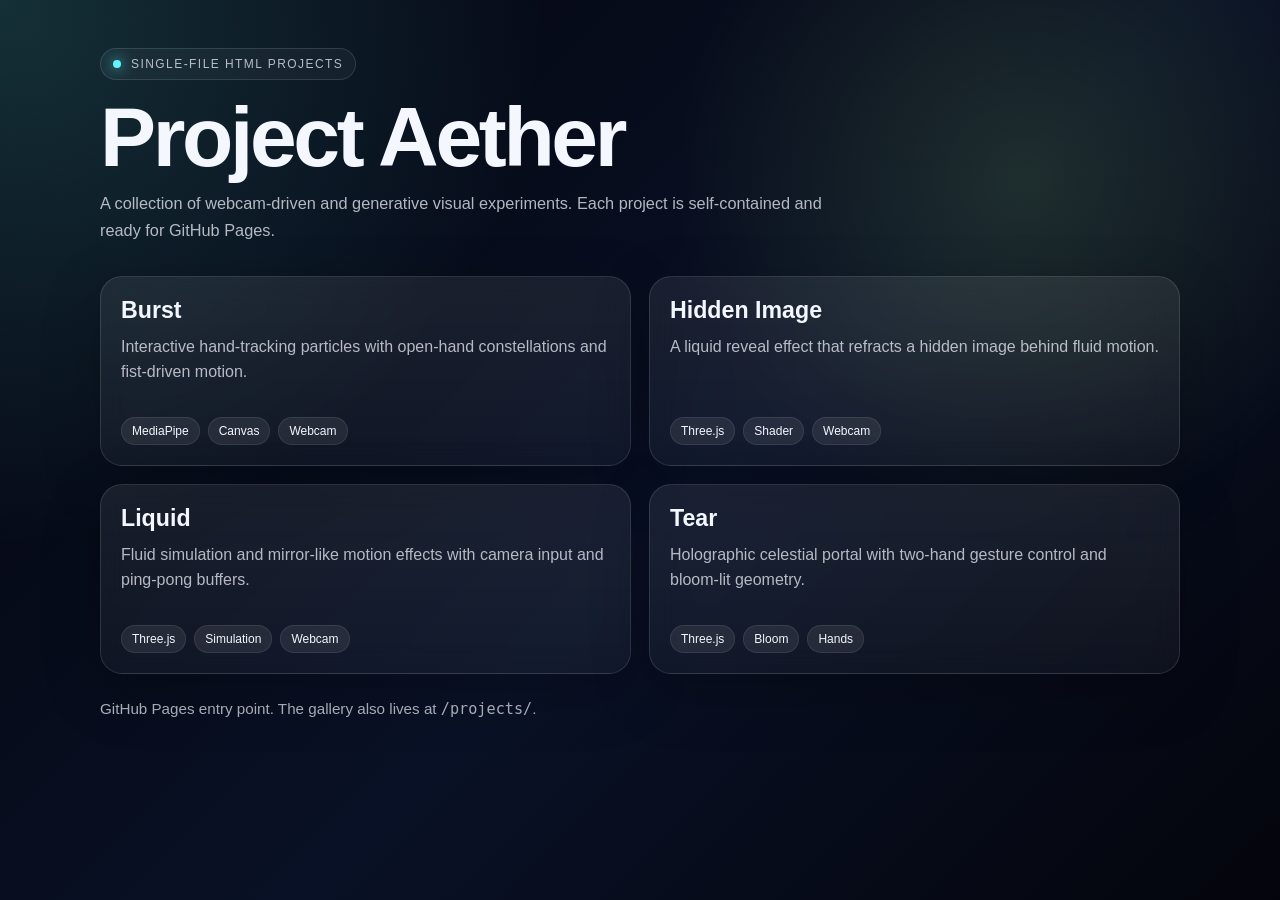
==== commit 3239a616: "Make Project Aether gallery the homepage and add project READMEs" ====
--- a/index.html
+++ b/index.html
@@ -1,613 +1,68 @@
 <!DOCTYPE html>
 <html lang="en">
 <head>
-    <meta charset="UTF-8">
-    <meta name="viewport" content="width=device-width, initial-scale=1.0">
-    <title>Hamza | Computer Engineering Portfolio</title>
-    <meta name="description" content="Portfolio of Hamza — Computer Engineering student, systems thinker, and creative developer. Explore projects, skills, and experience.">
-    <link rel="preconnect" href="https://fonts.googleapis.com">
-    <link rel="preconnect" href="https://fonts.gstatic.com" crossorigin>
-    <link href="https://fonts.googleapis.com/css2?family=Inter:wght@300;400;500;600;700&family=JetBrains+Mono:wght@300;400;500;700&display=swap" rel="stylesheet">
-    <link rel="stylesheet" href="styles.css">
+  <meta charset="UTF-8">
+  <meta name="viewport" content="width=device-width, initial-scale=1.0">
+  <title>Project Aether</title>
+  <meta name="description" content="A gallery of single-file HTML visual experiments.">
+  <style>
+    :root { color-scheme: dark; --bg: #050816; --panel: rgba(255,255,255,0.06); --border: rgba(255,255,255,0.12); --text: #f5f7ff; --muted: rgba(245,247,255,0.72); --accent: #61f3ff; }
+    * { box-sizing: border-box; }
+    body { margin: 0; min-height: 100vh; font-family: Segoe UI, Tahoma, Geneva, Verdana, sans-serif; color: var(--text); background: radial-gradient(circle at top left, rgba(97,243,255,0.18), transparent 35%), radial-gradient(circle at 80% 20%, rgba(184,255,106,0.12), transparent 28%), linear-gradient(135deg, #04050c 0%, #091126 55%, #04050c 100%); }
+    .wrap { max-width: 1120px; margin: 0 auto; padding: 48px 20px 60px; }
+    .eyebrow { display:inline-flex; align-items:center; gap:10px; padding:8px 12px; border:1px solid var(--border); background:rgba(255,255,255,0.04); border-radius:999px; color:var(--muted); letter-spacing:.12em; text-transform:uppercase; font-size:12px; }
+    .dot { width:8px; height:8px; border-radius:50%; background:var(--accent); box-shadow:0 0 14px var(--accent); }
+    h1 { margin: 18px 0 12px; font-size: clamp(2.5rem, 7vw, 5.25rem); line-height: .95; letter-spacing: -.04em; }
+    .lede { max-width: 760px; margin: 0; color: var(--muted); font-size: 1.02rem; line-height: 1.65; }
+    .grid { display:grid; grid-template-columns:repeat(12,1fr); gap:18px; margin-top:32px; }
+    .card { grid-column: span 6; padding: 20px; border-radius: 22px; border:1px solid var(--border); background: linear-gradient(180deg, rgba(255,255,255,0.08), rgba(255,255,255,0.04)); backdrop-filter: blur(14px); box-shadow: 0 18px 60px rgba(0,0,0,.24); text-decoration:none; color:inherit; min-height: 190px; display:flex; flex-direction:column; justify-content:space-between; transition: transform 180ms ease, border-color 180ms ease; }
+    .card:hover { transform: translateY(-4px); border-color: rgba(97,243,255,0.45); }
+    .card h2 { margin:0 0 10px; font-size:1.45rem; }
+    .card p { margin:0; color:var(--muted); line-height:1.6; }
+    .meta { display:flex; flex-wrap:wrap; gap:8px; margin-top:16px; }
+    .tag { padding:6px 10px; border-radius:999px; background:rgba(255,255,255,0.08); border:1px solid rgba(255,255,255,0.09); font-size:12px; }
+    .footer { margin-top: 26px; color: var(--muted); font-size: .95rem; }
+    @media (max-width: 760px) { .card { grid-column: span 12; } .wrap { padding-top: 28px; } }
+  </style>
 </head>
 <body>
+  <main class="wrap">
+    <div class="eyebrow"><span class="dot"></span> Single-file HTML projects</div>
+    <h1>Project Aether</h1>
+    <p class="lede">A collection of webcam-driven and generative visual experiments. Each project is self-contained and ready for GitHub Pages.</p>
 
-    <!-- ═══════════════ BOOT SEQUENCE ═══════════════ -->
-    <div id="boot-screen" class="boot-screen">
-        <div class="boot-content">
-            <div class="boot-logo">H://</div>
-            <div class="boot-lines" id="boot-lines"></div>
-            <div class="boot-progress">
-                <div class="boot-progress-bar" id="boot-progress-bar"></div>
-            </div>
-            <div class="boot-status" id="boot-status">Initializing system...</div>
+    <section class="grid" aria-label="Projects">
+      <a class="card" href="./projects/burst/">
+        <div>
+          <h2>Burst</h2>
+          <p>Interactive hand-tracking particles with open-hand constellations and fist-driven motion.</p>
         </div>
-    </div>
+        <div class="meta"><span class="tag">MediaPipe</span><span class="tag">Canvas</span><span class="tag">Webcam</span></div>
+      </a>
+      <a class="card" href="./projects/hidden-image/">
+        <div>
+          <h2>Hidden Image</h2>
+          <p>A liquid reveal effect that refracts a hidden image behind fluid motion.</p>
+        </div>
+        <div class="meta"><span class="tag">Three.js</span><span class="tag">Shader</span><span class="tag">Webcam</span></div>
+      </a>
+      <a class="card" href="./projects/liquid/">
+        <div>
+          <h2>Liquid</h2>
+          <p>Fluid simulation and mirror-like motion effects with camera input and ping-pong buffers.</p>
+        </div>
+        <div class="meta"><span class="tag">Three.js</span><span class="tag">Simulation</span><span class="tag">Webcam</span></div>
+      </a>
+      <a class="card" href="./projects/tear/">
+        <div>
+          <h2>Tear</h2>
+          <p>Holographic celestial portal with two-hand gesture control and bloom-lit geometry.</p>
+        </div>
+        <div class="meta"><span class="tag">Three.js</span><span class="tag">Bloom</span><span class="tag">Hands</span></div>
+      </a>
+    </section>
 
-    <!-- ═══════════════ MAIN SHELL ═══════════════ -->
-    <div id="app-shell" class="app-shell hidden">
-
-        <!-- ── Sidebar (File Explorer) ── -->
-        <aside id="sidebar" class="sidebar">
-            <div class="sidebar-header">
-                <div class="sidebar-brand">
-                    <span class="brand-icon">⬡</span>
-                    <span class="brand-text">HAMZA.SYS</span>
-                </div>
-                <button class="sidebar-toggle" id="sidebar-toggle" aria-label="Toggle sidebar">
-                    <span></span><span></span><span></span>
-                </button>
-            </div>
-
-            <div class="sidebar-section">
-                <div class="sidebar-section-title">EXPLORER</div>
-                <nav class="sidebar-nav" id="sidebar-nav">
-                    <a href="#home" class="nav-item active" data-section="home">
-                        <span class="nav-icon">◇</span>
-                        <span class="nav-label">home.tsx</span>
-                        <span class="nav-dot"></span>
-                    </a>
-                    <a href="#about" class="nav-item" data-section="about">
-                        <span class="nav-icon">◇</span>
-                        <span class="nav-label">about.tsx</span>
-                    </a>
-                    <a href="#skills" class="nav-item" data-section="skills">
-                        <span class="nav-icon">◇</span>
-                        <span class="nav-label">skills.json</span>
-                    </a>
-                    <a href="#projects" class="nav-item" data-section="projects">
-                        <span class="nav-icon">◇</span>
-                        <span class="nav-label">projects.md</span>
-                    </a>
-                    <a href="#experience" class="nav-item" data-section="experience">
-                        <span class="nav-icon">◇</span>
-                        <span class="nav-label">experience.log</span>
-                    </a>
-                    <a href="#contact" class="nav-item" data-section="contact">
-                        <span class="nav-icon">◇</span>
-                        <span class="nav-label">contact.sh</span>
-                    </a>
-                </nav>
-            </div>
-
-            <div class="sidebar-footer">
-                <div class="status-indicator">
-                    <span class="status-dot"></span>
-                    <span class="status-text">System Online</span>
-                </div>
-                <div class="sidebar-time" id="sidebar-time"></div>
-            </div>
-        </aside>
-
-        <!-- ── Mobile Overlay ── -->
-        <div class="sidebar-overlay" id="sidebar-overlay"></div>
-
-        <!-- ── Main Content ── -->
-        <main class="main-content" id="main-content">
-
-            <!-- ─── Topbar ─── -->
-            <div class="topbar">
-                <div class="topbar-tabs">
-                    <div class="topbar-tab active" data-section="home">home.tsx</div>
-                </div>
-                <div class="topbar-actions">
-                    <div class="topbar-cmd-hint" id="cmd-hint">
-                        <kbd>Ctrl</kbd><kbd>K</kbd>
-                        <span>Navigate</span>
-                    </div>
-                    <div class="topbar-breadcrumb" id="topbar-breadcrumb">~/portfolio/home.tsx</div>
-                </div>
-            </div>
-
-            <!-- ─── Grid Overlay ─── -->
-            <div class="grid-overlay"></div>
-
-            <!-- ─── Scrollable Content ─── -->
-            <div class="content-scroll" id="content-scroll">
-
-                <!-- ═══ HOME / HERO ═══ -->
-                <section id="home" class="section section-home active-section">
-                    <div class="hero-layout">
-                        <div class="hero">
-                            <div class="hero-badge">
-                                <span class="badge-dot"></span>
-                                Available for opportunities
-                            </div>
-                            <div class="hero-greeting">
-                                <span class="line-number">01</span>
-                                <span class="greeting-text">Hello, world. I'm</span>
-                            </div>
-                            <h1 class="hero-name">
-                                <span class="name-line"><span class="line-number">02</span><span class="name-text" data-text="Hamza">Hamza</span></span>
-                            </h1>
-                            <div class="hero-title">
-                                <span class="line-number">03</span>
-                                <span class="title-prefix">const role = "</span><span class="typewriter" id="typewriter"></span><span class="title-suffix">";</span>
-                            </div>
-                            <p class="hero-description">
-                                <span class="line-number">04</span>
-                                <span class="desc-text">Computer Engineering student who builds intelligent systems —<br>
-                                &nbsp;&nbsp;&nbsp;&nbsp;from embedded hardware to AI-powered applications.</span>
-                            </p>
-                            <div class="hero-actions">
-                                <span class="line-number">05</span>
-                                <a href="#projects" class="btn btn-primary" data-nav="projects">
-                                    <span class="btn-icon">▶</span> View Projects
-                                </a>
-                                <a href="#contact" class="btn btn-ghost" data-nav="contact">
-                                    <span class="btn-icon">◈</span> Get in Touch
-                                </a>
-                            </div>
-                            <div class="hero-stats">
-                                <div class="stat-item">
-                                    <span class="stat-value" data-count="12">0</span>
-                                    <span class="stat-label">Projects Built</span>
-                                </div>
-                                <div class="stat-item">
-                                    <span class="stat-value" data-count="8">0</span>
-                                    <span class="stat-label">Technologies</span>
-                                </div>
-                                <div class="stat-item">
-                                    <span class="stat-value" data-count="3">0</span>
-                                    <span class="stat-label">Years Coding</span>
-                                </div>
-                            </div>
-                        </div>
-                        <!-- Geometric Visualization -->
-                        <div class="hero-visual" id="hero-visual">
-                            <canvas id="geo-canvas" class="geo-canvas"></canvas>
-                        </div>
-                    </div>
-                    <!-- Floating Particles -->
-                    <canvas id="particles-canvas" class="particles-canvas"></canvas>
-                </section>
-
-                <!-- ═══ ABOUT ═══ -->
-                <section id="about" class="section section-about">
-                    <div class="section-header">
-                        <span class="section-tag">// about.tsx</span>
-                        <h2 class="section-title">About<span class="accent">Me</span>()</h2>
-                        <div class="section-line"></div>
-                    </div>
-                    <div class="about-grid">
-                        <div class="about-card about-bio">
-                            <div class="card-header">
-                                <span class="card-icon">⬡</span>
-                                <span class="card-title">System.Identity</span>
-                            </div>
-                            <div class="card-body">
-                                <p>I'm a final-year <strong>Computer Engineering</strong> student with a deep passion for building systems that bridge hardware and software. My work spans from designing <strong>AI-powered assistants</strong> to predicting natural disasters with <strong>machine learning pipelines</strong>.</p>
-                                <p>I believe great engineering is invisible — it just <em>works</em>. My approach combines rigorous systems thinking with creative problem-solving, whether I'm optimizing a neural network or designing a user interface.</p>
-                                <p>When I'm not coding, I'm exploring the intersection of technology and human experience — building tools that don't just function, but <strong>feel alive</strong>.</p>
-                            </div>
-                        </div>
-                        <div class="about-card about-details">
-                            <div class="card-header">
-                                <span class="card-icon">◈</span>
-                                <span class="card-title">System.Config</span>
-                            </div>
-                            <div class="card-body">
-                                <div class="detail-row">
-                                    <span class="detail-key">name:</span>
-                                    <span class="detail-value">Hamza</span>
-                                </div>
-                                <div class="detail-row">
-                                    <span class="detail-key">major:</span>
-                                    <span class="detail-value">Computer Engineering</span>
-                                </div>
-                                <div class="detail-row">
-                                    <span class="detail-key">focus:</span>
-                                    <span class="detail-value">AI Systems & Full-Stack Dev</span>
-                                </div>
-                                <div class="detail-row">
-                                    <span class="detail-key">languages:</span>
-                                    <span class="detail-value">English, Arabic</span>
-                                </div>
-                                <div class="detail-row">
-                                    <span class="detail-key">status:</span>
-                                    <span class="detail-value status-active">Open to Work</span>
-                                </div>
-                                <div class="detail-row">
-                                    <span class="detail-key">interests:</span>
-                                    <span class="detail-value">AI, Embedded Systems, UX</span>
-                                </div>
-                            </div>
-                        </div>
-                    </div>
-                </section>
-
-                <!-- ═══ SKILLS ═══ -->
-                <section id="skills" class="section section-skills">
-                    <div class="section-header">
-                        <span class="section-tag">// skills.json</span>
-                        <h2 class="section-title">Tech<span class="accent">Stack</span>()</h2>
-                        <div class="section-line"></div>
-                    </div>
-                    <div class="skills-container">
-                        <!-- Skill Category: Languages -->
-                        <div class="skill-category">
-                            <div class="category-header">
-                                <span class="category-icon">⟨/⟩</span>
-                                <h3 class="category-title">Languages</h3>
-                            </div>
-                            <div class="skill-grid">
-                                <div class="skill-node" data-level="92">
-                                    <div class="skill-ring"><svg viewBox="0 0 100 100"><circle cx="50" cy="50" r="45"/><circle cx="50" cy="50" r="45" class="skill-ring-fill"/></svg></div>
-                                    <span class="skill-name">Python</span>
-                                    <span class="skill-level">92%</span>
-                                </div>
-                                <div class="skill-node" data-level="85">
-                                    <div class="skill-ring"><svg viewBox="0 0 100 100"><circle cx="50" cy="50" r="45"/><circle cx="50" cy="50" r="45" class="skill-ring-fill"/></svg></div>
-                                    <span class="skill-name">JavaScript</span>
-                                    <span class="skill-level">85%</span>
-                                </div>
-                                <div class="skill-node" data-level="78">
-                                    <div class="skill-ring"><svg viewBox="0 0 100 100"><circle cx="50" cy="50" r="45"/><circle cx="50" cy="50" r="45" class="skill-ring-fill"/></svg></div>
-                                    <span class="skill-name">C/C++</span>
-                                    <span class="skill-level">78%</span>
-                                </div>
-                                <div class="skill-node" data-level="70">
-                                    <div class="skill-ring"><svg viewBox="0 0 100 100"><circle cx="50" cy="50" r="45"/><circle cx="50" cy="50" r="45" class="skill-ring-fill"/></svg></div>
-                                    <span class="skill-name">SQL</span>
-                                    <span class="skill-level">70%</span>
-                                </div>
-                            </div>
-                        </div>
-                        <!-- Skill Category: Frameworks -->
-                        <div class="skill-category">
-                            <div class="category-header">
-                                <span class="category-icon">⚙</span>
-                                <h3 class="category-title">Frameworks & Tools</h3>
-                            </div>
-                            <div class="skill-grid">
-                                <div class="skill-node" data-level="88">
-                                    <div class="skill-ring"><svg viewBox="0 0 100 100"><circle cx="50" cy="50" r="45"/><circle cx="50" cy="50" r="45" class="skill-ring-fill"/></svg></div>
-                                    <span class="skill-name">TensorFlow</span>
-                                    <span class="skill-level">88%</span>
-                                </div>
-                                <div class="skill-node" data-level="82">
-                                    <div class="skill-ring"><svg viewBox="0 0 100 100"><circle cx="50" cy="50" r="45"/><circle cx="50" cy="50" r="45" class="skill-ring-fill"/></svg></div>
-                                    <span class="skill-name">React</span>
-                                    <span class="skill-level">82%</span>
-                                </div>
-                                <div class="skill-node" data-level="85">
-                                    <div class="skill-ring"><svg viewBox="0 0 100 100"><circle cx="50" cy="50" r="45"/><circle cx="50" cy="50" r="45" class="skill-ring-fill"/></svg></div>
-                                    <span class="skill-name">Node.js</span>
-                                    <span class="skill-level">85%</span>
-                                </div>
-                                <div class="skill-node" data-level="75">
-                                    <div class="skill-ring"><svg viewBox="0 0 100 100"><circle cx="50" cy="50" r="45"/><circle cx="50" cy="50" r="45" class="skill-ring-fill"/></svg></div>
-                                    <span class="skill-name">Docker</span>
-                                    <span class="skill-level">75%</span>
-                                </div>
-                            </div>
-                        </div>
-                        <!-- Skill Category: Domains -->
-                        <div class="skill-category">
-                            <div class="category-header">
-                                <span class="category-icon">◈</span>
-                                <h3 class="category-title">Domains</h3>
-                            </div>
-                            <div class="skill-grid">
-                                <div class="skill-node" data-level="90">
-                                    <div class="skill-ring"><svg viewBox="0 0 100 100"><circle cx="50" cy="50" r="45"/><circle cx="50" cy="50" r="45" class="skill-ring-fill"/></svg></div>
-                                    <span class="skill-name">Machine Learning</span>
-                                    <span class="skill-level">90%</span>
-                                </div>
-                                <div class="skill-node" data-level="80">
-                                    <div class="skill-ring"><svg viewBox="0 0 100 100"><circle cx="50" cy="50" r="45"/><circle cx="50" cy="50" r="45" class="skill-ring-fill"/></svg></div>
-                                    <span class="skill-name">Embedded Systems</span>
-                                    <span class="skill-level">80%</span>
-                                </div>
-                                <div class="skill-node" data-level="85">
-                                    <div class="skill-ring"><svg viewBox="0 0 100 100"><circle cx="50" cy="50" r="45"/><circle cx="50" cy="50" r="45" class="skill-ring-fill"/></svg></div>
-                                    <span class="skill-name">Full-Stack Dev</span>
-                                    <span class="skill-level">85%</span>
-                                </div>
-                                <div class="skill-node" data-level="72">
-                                    <div class="skill-ring"><svg viewBox="0 0 100 100"><circle cx="50" cy="50" r="45"/><circle cx="50" cy="50" r="45" class="skill-ring-fill"/></svg></div>
-                                    <span class="skill-name">Cloud & DevOps</span>
-                                    <span class="skill-level">72%</span>
-                                </div>
-                            </div>
-                        </div>
-                    </div>
-                </section>
-
-                <!-- ═══ PROJECTS ═══ -->
-                <section id="projects" class="section section-projects">
-                    <div class="section-header">
-                        <span class="section-tag">// projects.md</span>
-                        <h2 class="section-title">Git<span class="accent">Log</span>()</h2>
-                        <div class="section-line"></div>
-                    </div>
-                    <div class="projects-timeline">
-                        <!-- Project 1: S.O.N.A -->
-                        <div class="project-commit">
-                            <div class="commit-line">
-                                <div class="commit-dot"></div>
-                            </div>
-                            <div class="commit-content featured">
-                                <div class="commit-header">
-                                    <span class="commit-hash">#a3f7c21</span>
-                                    <span class="commit-badge">★ Featured</span>
-                                    <span class="commit-date">2026</span>
-                                </div>
-                                <h3 class="commit-title">S.O.N.A — AI Voice Assistant</h3>
-                                <p class="commit-desc">A futuristic AI companion with real-time voice interaction, ElevenLabs TTS integration, and a custom web-based HUD dashboard with fluid audio visualizations. Features identity-based authentication, multi-model LLM backend, and LiveKit real-time communication.</p>
-                                <div class="commit-tech">
-                                    <span class="tech-tag">Python</span>
-                                    <span class="tech-tag">LiveKit</span>
-                                    <span class="tech-tag">ElevenLabs</span>
-                                    <span class="tech-tag">WebSockets</span>
-                                    <span class="tech-tag">HTML/CSS/JS</span>
-                                </div>
-                                <div class="commit-links">
-                                    <a href="#" class="commit-link"><span>◈</span> View Project</a>
-                                    <a href="#" class="commit-link"><span>⟨/⟩</span> Source Code</a>
-                                </div>
-                            </div>
-                        </div>
-                        <!-- Project 2: Forest Fire Prediction -->
-                        <div class="project-commit">
-                            <div class="commit-line">
-                                <div class="commit-dot"></div>
-                            </div>
-                            <div class="commit-content featured">
-                                <div class="commit-header">
-                                    <span class="commit-hash">#e8b2d44</span>
-                                    <span class="commit-badge">★ Featured</span>
-                                    <span class="commit-date">2025</span>
-                                </div>
-                                <h3 class="commit-title">Forest Fire Prediction System</h3>
-                                <p class="commit-desc">End-to-end ML pipeline for wildfire prediction using ensemble methods (Random Forest, XGBoost, Neural Networks). Features automated data preprocessing, model selection with cross-validation, real-time prediction API, and comprehensive Jupyter analysis notebooks.</p>
-                                <div class="commit-tech">
-                                    <span class="tech-tag">Python</span>
-                                    <span class="tech-tag">TensorFlow</span>
-                                    <span class="tech-tag">scikit-learn</span>
-                                    <span class="tech-tag">Flask</span>
-                                    <span class="tech-tag">Pandas</span>
-                                </div>
-                                <div class="commit-links">
-                                    <a href="#" class="commit-link"><span>◈</span> View Project</a>
-                                    <a href="#" class="commit-link"><span>⟨/⟩</span> Source Code</a>
-                                </div>
-                            </div>
-                        </div>
-                        <!-- Project 3: Interactive Universe -->
-                        <div class="project-commit">
-                            <div class="commit-line">
-                                <div class="commit-dot"></div>
-                            </div>
-                            <div class="commit-content">
-                                <div class="commit-header">
-                                    <span class="commit-hash">#c4f1a89</span>
-                                    <span class="commit-date">2025</span>
-                                </div>
-                                <h3 class="commit-title">Interactive Universe Visualization</h3>
-                                <p class="commit-desc">A WebGL-powered 3D space visualization with procedurally generated star systems, orbital mechanics simulation, and real-time camera controls. Renders thousands of particles with instanced rendering for optimal performance.</p>
-                                <div class="commit-tech">
-                                    <span class="tech-tag">JavaScript</span>
-                                    <span class="tech-tag">Three.js</span>
-                                    <span class="tech-tag">WebGL</span>
-                                    <span class="tech-tag">GLSL Shaders</span>
-                                </div>
-                                <div class="commit-links">
-                                    <a href="#" class="commit-link"><span>◈</span> Live Demo</a>
-                                    <a href="#" class="commit-link"><span>⟨/⟩</span> Source Code</a>
-                                </div>
-                            </div>
-                        </div>
-                        <!-- Project 4: Ding -->
-                        <div class="project-commit">
-                            <div class="commit-line">
-                                <div class="commit-dot"></div>
-                            </div>
-                            <div class="commit-content">
-                                <div class="commit-header">
-                                    <span class="commit-hash">#f9d3e77</span>
-                                    <span class="commit-date">2024</span>
-                                </div>
-                                <h3 class="commit-title">Ding — Smart Notification System</h3>
-                                <p class="commit-desc">Cross-platform notification management system with priority queuing, smart categorization using NLP, and a minimal desktop widget. Reduces notification fatigue by 60% through intelligent filtering and batching algorithms.</p>
-                                <div class="commit-tech">
-                                    <span class="tech-tag">Python</span>
-                                    <span class="tech-tag">Electron</span>
-                                    <span class="tech-tag">NLP</span>
-                                    <span class="tech-tag">SQLite</span>
-                                </div>
-                                <div class="commit-links">
-                                    <a href="#" class="commit-link"><span>◈</span> View Project</a>
-                                    <a href="#" class="commit-link"><span>⟨/⟩</span> Source Code</a>
-                                </div>
-                            </div>
-                        </div>
-                    </div>
-                </section>
-
-                <!-- ═══ EXPERIENCE ═══ -->
-                <section id="experience" class="section section-experience">
-                    <div class="section-header">
-                        <span class="section-tag">// experience.log</span>
-                        <h2 class="section-title">System<span class="accent">Log</span>()</h2>
-                        <div class="section-line"></div>
-                    </div>
-                    <div class="experience-container">
-                        <div class="exp-track">
-                            <!-- Experience Entry -->
-                            <div class="exp-entry">
-                                <div class="exp-marker">
-                                    <div class="exp-marker-dot"></div>
-                                    <div class="exp-marker-line"></div>
-                                </div>
-                                <div class="exp-card">
-                                    <div class="exp-card-header">
-                                        <div class="exp-meta">
-                                            <span class="exp-date">2023 — Present</span>
-                                            <span class="exp-type edu">Education</span>
-                                        </div>
-                                        <h3 class="exp-title">B.Sc. Computer Engineering</h3>
-                                        <p class="exp-org">University of Technology</p>
-                                    </div>
-                                    <div class="exp-card-body">
-                                        <p>Specializing in AI systems and embedded computing. Coursework includes Digital Systems Design, Machine Learning, Computer Networks, and Operating Systems. Senior project: AI-powered forest fire prediction system.</p>
-                                        <div class="exp-highlights">
-                                            <span class="exp-highlight">GPA: 3.7/4.0</span>
-                                            <span class="exp-highlight">Dean's List</span>
-                                            <span class="exp-highlight">Research Assistant</span>
-                                        </div>
-                                    </div>
-                                </div>
-                            </div>
-                            <!-- Experience Entry -->
-                            <div class="exp-entry">
-                                <div class="exp-marker">
-                                    <div class="exp-marker-dot"></div>
-                                    <div class="exp-marker-line"></div>
-                                </div>
-                                <div class="exp-card">
-                                    <div class="exp-card-header">
-                                        <div class="exp-meta">
-                                            <span class="exp-date">Summer 2025</span>
-                                            <span class="exp-type work">Internship</span>
-                                        </div>
-                                        <h3 class="exp-title">Software Engineering Intern</h3>
-                                        <p class="exp-org">Tech Innovation Labs</p>
-                                    </div>
-                                    <div class="exp-card-body">
-                                        <p>Developed microservices for real-time data processing pipelines. Optimized database queries reducing API response time by 40%. Collaborated with a cross-functional team of 8 engineers using Agile methodologies.</p>
-                                        <div class="exp-highlights">
-                                            <span class="exp-highlight">Python</span>
-                                            <span class="exp-highlight">PostgreSQL</span>
-                                            <span class="exp-highlight">Docker</span>
-                                            <span class="exp-highlight">AWS</span>
-                                        </div>
-                                    </div>
-                                </div>
-                            </div>
-                            <!-- Experience Entry -->
-                            <div class="exp-entry">
-                                <div class="exp-marker">
-                                    <div class="exp-marker-dot"></div>
-                                    <div class="exp-marker-line"></div>
-                                </div>
-                                <div class="exp-card">
-                                    <div class="exp-card-header">
-                                        <div class="exp-meta">
-                                            <span class="exp-date">2024 — Present</span>
-                                            <span class="exp-type work">Freelance</span>
-                                        </div>
-                                        <h3 class="exp-title">Freelance Developer</h3>
-                                        <p class="exp-org">Independent</p>
-                                    </div>
-                                    <div class="exp-card-body">
-                                        <p>Built custom web applications and automation tools for small businesses. Delivered 5+ production-grade solutions including inventory management systems and client-facing dashboards with real-time analytics.</p>
-                                        <div class="exp-highlights">
-                                            <span class="exp-highlight">React</span>
-                                            <span class="exp-highlight">Node.js</span>
-                                            <span class="exp-highlight">Firebase</span>
-                                            <span class="exp-highlight">5 Clients</span>
-                                        </div>
-                                    </div>
-                                </div>
-                            </div>
-                        </div>
-                    </div>
-                </section>
-
-                <!-- ═══ CONTACT ═══ -->
-                <section id="contact" class="section section-contact">
-                    <div class="section-header">
-                        <span class="section-tag">// contact.sh</span>
-                        <h2 class="section-title">Send<span class="accent">Message</span>()</h2>
-                        <div class="section-line"></div>
-                    </div>
-                    <div class="contact-container">
-                        <div class="contact-terminal">
-                            <div class="terminal-header">
-                                <div class="terminal-dots">
-                                    <span class="dot red"></span>
-                                    <span class="dot yellow"></span>
-                                    <span class="dot green"></span>
-                                </div>
-                                <span class="terminal-title">hamza@portfolio:~/contact</span>
-                            </div>
-                            <div class="terminal-body">
-                                <form id="contact-form" class="terminal-form">
-                                    <div class="terminal-line">
-                                        <span class="prompt">$</span>
-                                        <span class="cmd">echo $YOUR_NAME</span>
-                                    </div>
-                                    <div class="terminal-input-wrap">
-                                        <span class="prompt">&gt;</span>
-                                        <input type="text" id="contact-name" class="terminal-input" placeholder="Enter your name..." required autocomplete="name">
-                                    </div>
-                                    <div class="terminal-line">
-                                        <span class="prompt">$</span>
-                                        <span class="cmd">echo $YOUR_EMAIL</span>
-                                    </div>
-                                    <div class="terminal-input-wrap">
-                                        <span class="prompt">&gt;</span>
-                                        <input type="email" id="contact-email" class="terminal-input" placeholder="Enter your email..." required autocomplete="email">
-                                    </div>
-                                    <div class="terminal-line">
-                                        <span class="prompt">$</span>
-                                        <span class="cmd">cat message.txt</span>
-                                    </div>
-                                    <div class="terminal-input-wrap">
-                                        <span class="prompt">&gt;</span>
-                                        <textarea id="contact-message" class="terminal-input terminal-textarea" placeholder="Type your message..." required rows="4"></textarea>
-                                    </div>
-                                    <div class="terminal-line">
-                                        <span class="prompt">$</span>
-                                        <button type="submit" class="terminal-submit">
-                                            ./send_message.sh <span class="blink-cursor">▊</span>
-                                        </button>
-                                    </div>
-                                </form>
-                                <div id="contact-success" class="terminal-success hidden">
-                                    <div class="terminal-line">
-                                        <span class="prompt success">✓</span>
-                                        <span class="cmd success">Message sent successfully. I'll get back to you soon!</span>
-                                    </div>
-                                </div>
-                            </div>
-                        </div>
-                        <div class="contact-links">
-                            <a href="https://github.com/hamza" class="social-link" target="_blank" rel="noopener">
-                                <div class="social-icon">
-                                    <svg viewBox="0 0 24 24" fill="currentColor"><path d="M12 0c-6.626 0-12 5.373-12 12 0 5.302 3.438 9.8 8.207 11.387.599.111.793-.261.793-.577v-2.234c-3.338.726-4.033-1.416-4.033-1.416-.546-1.387-1.333-1.756-1.333-1.756-1.089-.745.083-.729.083-.729 1.205.084 1.839 1.237 1.839 1.237 1.07 1.834 2.807 1.304 3.492.997.107-.775.418-1.305.762-1.604-2.665-.305-5.467-1.334-5.467-5.931 0-1.311.469-2.381 1.236-3.221-.124-.303-.535-1.524.117-3.176 0 0 1.008-.322 3.301 1.23.957-.266 1.983-.399 3.003-.404 1.02.005 2.047.138 3.006.404 2.291-1.552 3.297-1.23 3.297-1.23.653 1.653.242 2.874.118 3.176.77.84 1.235 1.911 1.235 3.221 0 4.609-2.807 5.624-5.479 5.921.43.372.823 1.102.823 2.222v3.293c0 .319.192.694.801.576 4.765-1.589 8.199-6.086 8.199-11.386 0-6.627-5.373-12-12-12z"/></svg>
-                                </div>
-                                <span class="social-name">GitHub</span>
-                            </a>
-                            <a href="https://linkedin.com/in/hamza" class="social-link" target="_blank" rel="noopener">
-                                <div class="social-icon">
-                                    <svg viewBox="0 0 24 24" fill="currentColor"><path d="M20.447 20.452h-3.554v-5.569c0-1.328-.027-3.037-1.852-3.037-1.853 0-2.136 1.445-2.136 2.939v5.667H9.351V9h3.414v1.561h.046c.477-.9 1.637-1.85 3.37-1.85 3.601 0 4.267 2.37 4.267 5.455v6.286zM5.337 7.433c-1.144 0-2.063-.926-2.063-2.065 0-1.138.92-2.063 2.063-2.063 1.14 0 2.064.925 2.064 2.063 0 1.139-.925 2.065-2.064 2.065zm1.782 13.019H3.555V9h3.564v11.452zM22.225 0H1.771C.792 0 0 .774 0 1.729v20.542C0 23.227.792 24 1.771 24h20.451C23.2 24 24 23.227 24 22.271V1.729C24 .774 23.2 0 22.222 0h.003z"/></svg>
-                                </div>
-                                <span class="social-name">LinkedIn</span>
-                            </a>
-                            <a href="mailto:hamza@email.com" class="social-link">
-                                <div class="social-icon">
-                                    <svg viewBox="0 0 24 24" fill="currentColor"><path d="M24 5.457v13.909c0 .904-.732 1.636-1.636 1.636h-3.819V11.73L12 16.64l-6.545-4.91v9.273H1.636A1.636 1.636 0 0 1 0 19.366V5.457c0-2.023 2.309-3.178 3.927-1.964L5.455 4.64 12 9.548l6.545-4.91 1.528-1.145C21.69 2.28 24 3.434 24 5.457z"/></svg>
-                                </div>
-                                <span class="social-name">Email</span>
-                            </a>
-                        </div>
-                    </div>
-                </section>
-
-                <!-- Footer -->
-                <footer class="footer">
-                    <div class="footer-content">
-                        <span class="footer-text">Designed & built by <strong>Hamza</strong> — 2026</span>
-                        <span class="footer-text">/* crafted with precision */</span>
-                    </div>
-                </footer>
-
-            </div>
-        </main>
-    </div>
-
-    <script src="script.js"></script>
+    <div class="footer">GitHub Pages entry point. The gallery also lives at <code>/projects/</code>.</div>
+  </main>
 </body>
 </html>
